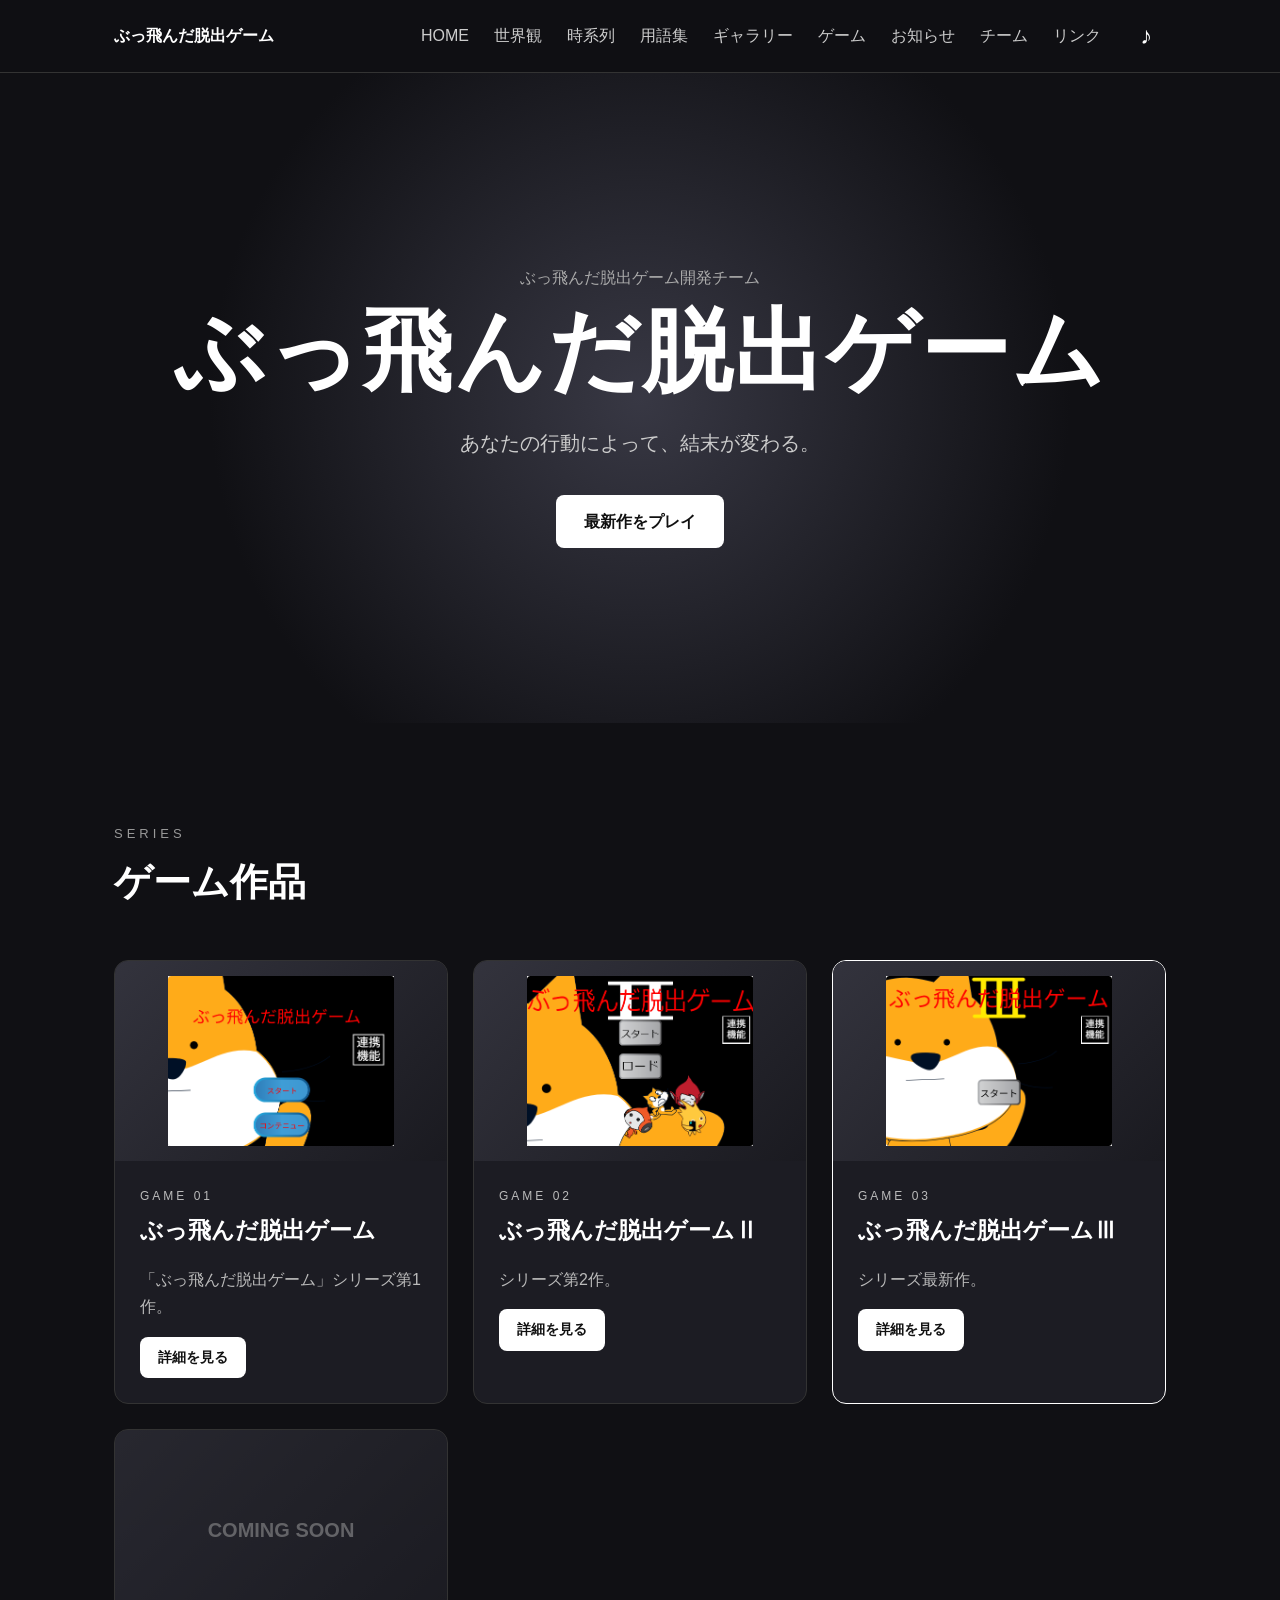
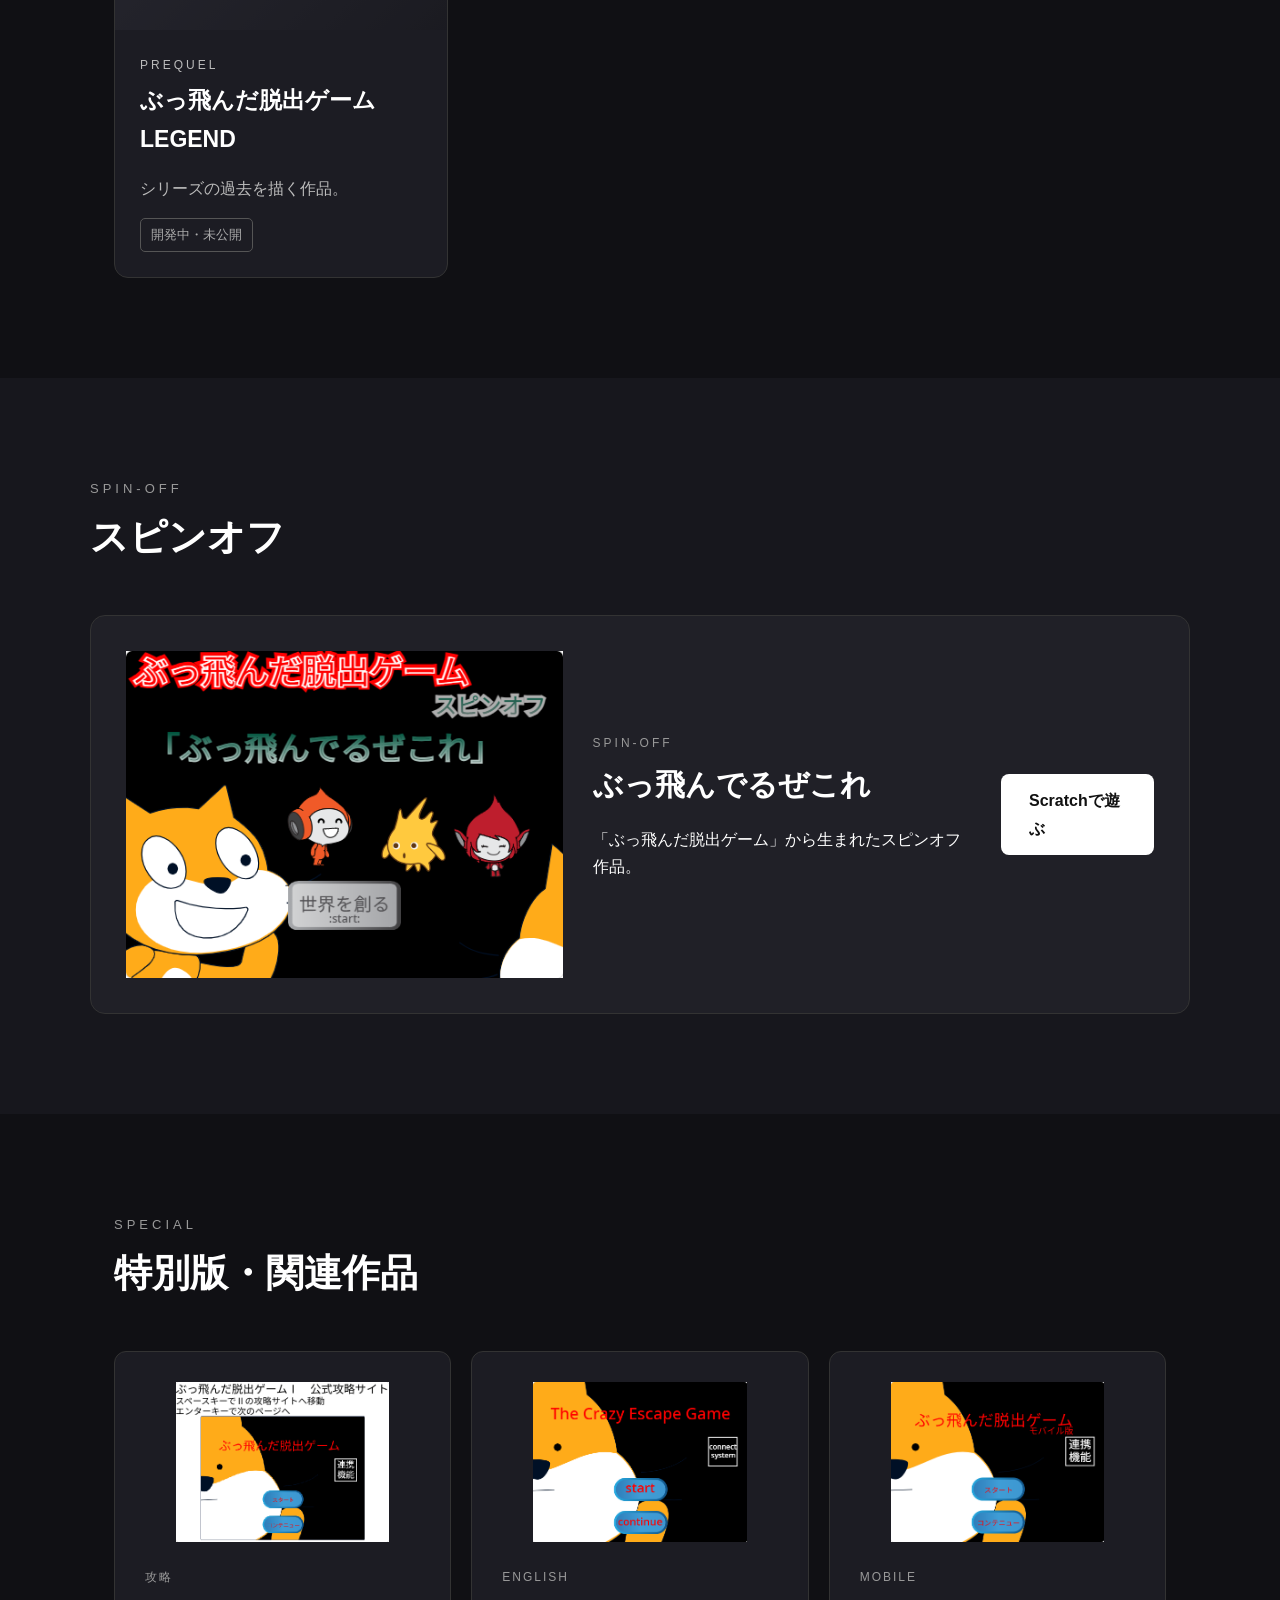
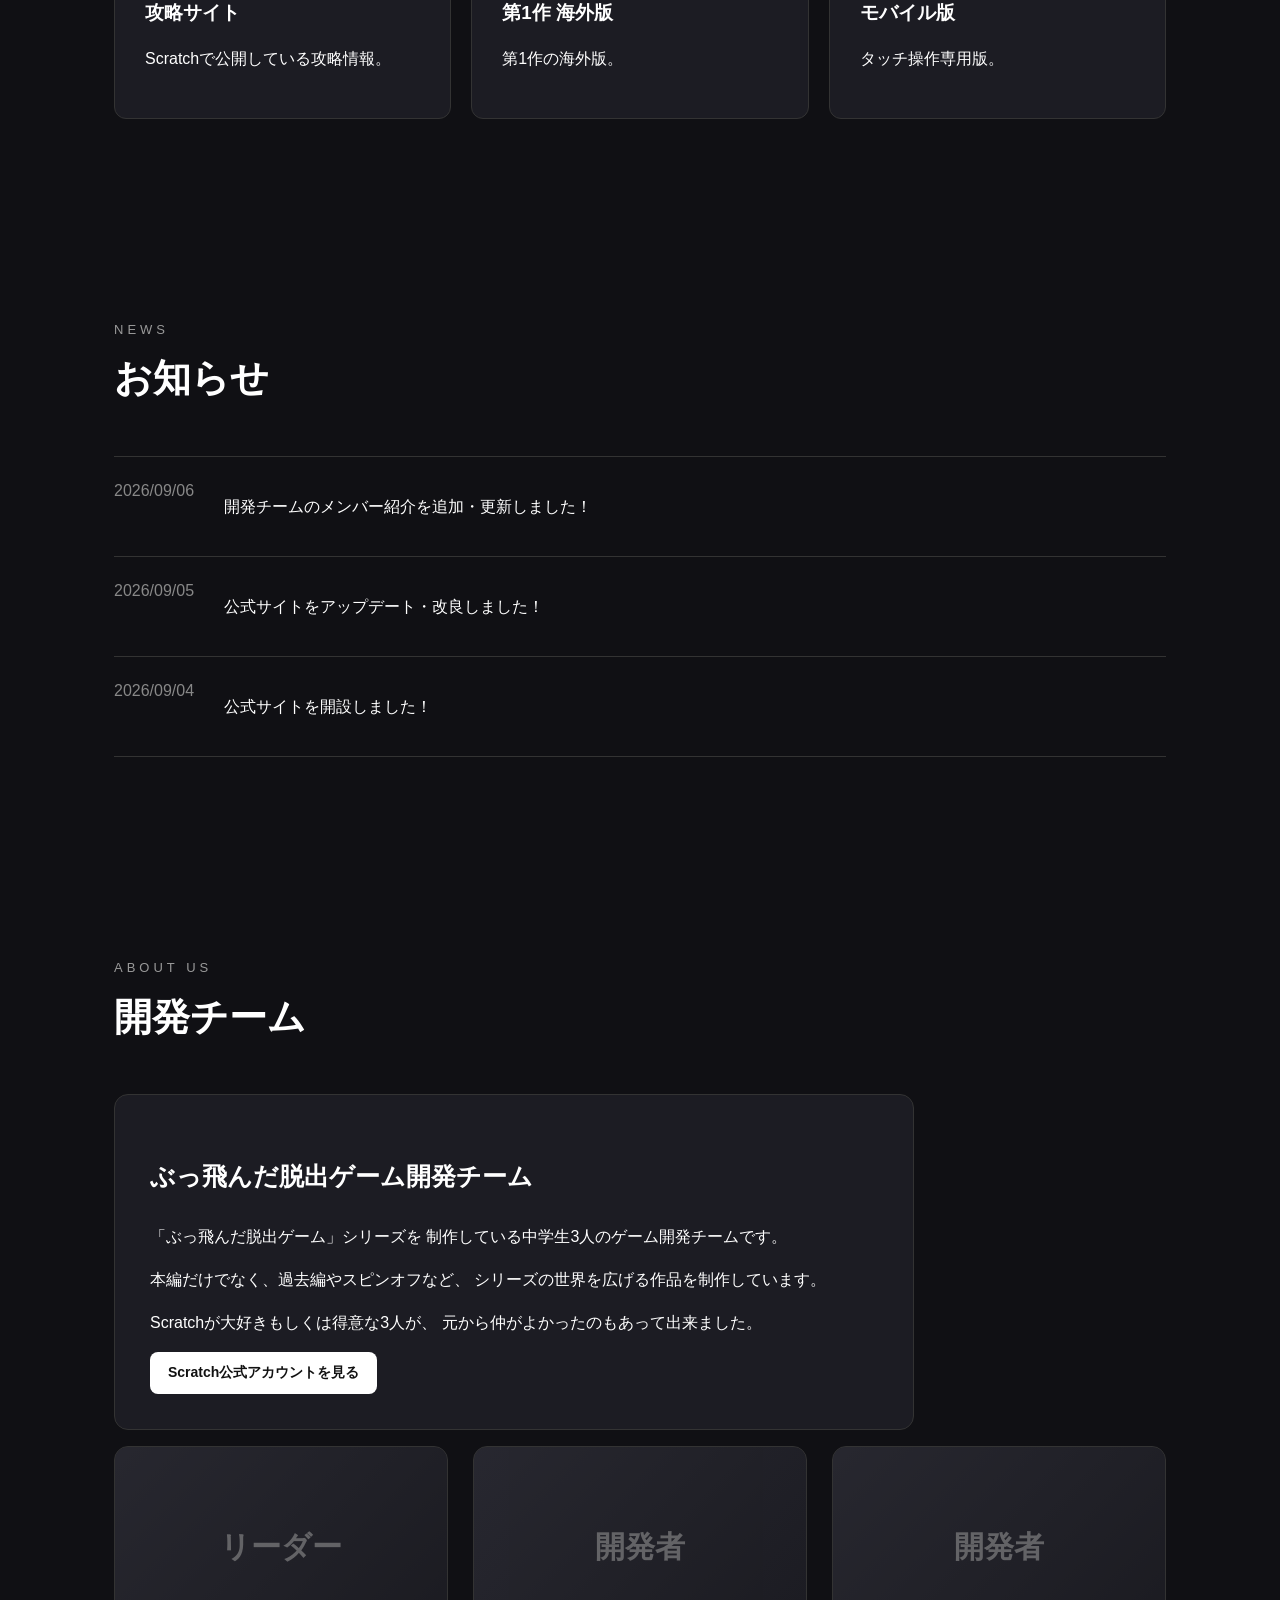
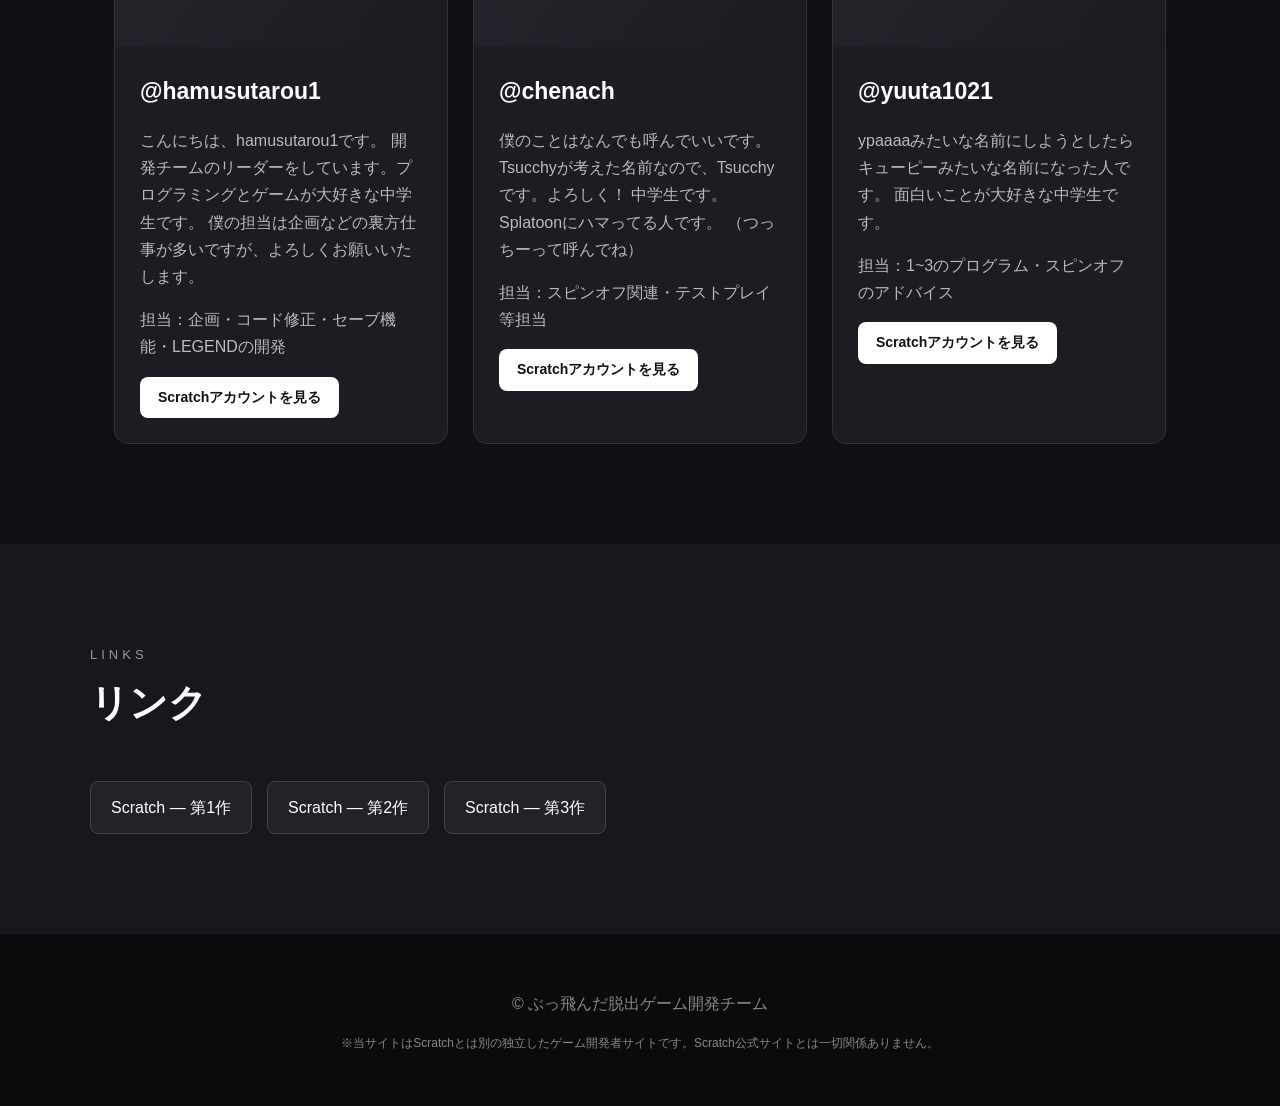
==== index.html @ a907fbd3 "Update index.html" ====
<!DOCTYPE html>
<html lang="ja">
<head>
    <meta charset="UTF-8">

    <!-- スマホ対応 -->
    <meta name="viewport" content="width=device-width, initial-scale=1.0">

    <title>ぶっ飛んだ脱出ゲーム開発チーム</title>

    <meta
        name="description"
        content="ぶっ飛んだ脱出ゲームシリーズの公式サイト。ゲーム本編、スピンオフ、攻略情報などを掲載しています。"
    >

    <meta http-equiv="refresh" content="300">

    <link rel="stylesheet" href="style.css">
    <link rel="icon" href="favicon.png">
</head>

<body>

<header class="header">
    <div class="header-inner">

        <a href="index.html" class="logo">
            ぶっ飛んだ脱出ゲーム
        </a>

        <!-- ハンバーガーボタン -->
        <button id="menu-button" class="menu-button" aria-label="メニューを開く">
            ☰
        </button>

        <!-- ナビゲーション -->
        <nav id="nav-menu" class="nav-menu">

            <a href="index.html">HOME</a>
            <a href="world.html">世界観</a>
            <a href="timeline.html">時系列</a>
            <a href="glossary.html">用語集</a>
            <a href="gallery.html">ギャラリー</a>
            <a href="#games">ゲーム</a>
            <a href="#news">お知らせ</a>
            <a href="#about">チーム</a>
            <a href="#links">リンク</a>

            <button
                id="music-button"
                class="music-button"
                aria-label="BGMを再生"
            >
                ♪
            </button>

        </nav>

    </div>
</header>

    <audio id="bgm" loop>
        <source src="audio/bgm.mp3" type="audio/mpeg">
    </audio>


<main>

    <!-- =========================
         HERO
    ========================== -->

    <section class="hero">

        <p class="hero-small">
            ぶっ飛んだ脱出ゲーム開発チーム
        </p>

        <h1>
            ぶっ飛んだ脱出ゲーム
        </h1>

        <p class="hero-description">
            あなたの行動によって、結末が変わる。
        </p>

        <a
            class="button"
            href="https://scratch.mit.edu/projects/1272088945/"
            target="_blank"
        >
            最新作をプレイ
        </a>

    </section>


    <!-- =========================
         SERIES
    ========================== -->

    <section id="games" class="section">

        <div class="section-title">
            <p>SERIES</p>
            <h2>ゲーム作品</h2>
        </div>


        <div class="game-grid">


            <!-- ① -->

            <article class="game-card">

                <div class="game-image">
                <img src="images/game1.png" alt="ぶっ飛んだ脱出ゲーム">
                </div>

                <div class="game-content">

                    <p class="game-number">GAME 01</p>

                    <h3>
                        ぶっ飛んだ脱出ゲーム
                    </h3>

                    <p>
                        「ぶっ飛んだ脱出ゲーム」シリーズ第1作。
                    </p>

                    <a class="button small"href="game1.html">詳細を見る</a>

                </div>

            </article>


            <!-- ② -->

            <article class="game-card">

                <div class="game-image">
                <img src="images/game2.png" alt="ぶっ飛んだ脱出ゲームⅡ">
                </div>

                <div class="game-content">

                    <p class="game-number">GAME 02</p>

                    <h3>
                        ぶっ飛んだ脱出ゲームⅡ
                    </h3>

                    <p>
                        シリーズ第2作。
                    </p>

                    <a class="button small"href="game2.html">詳細を見る</a>

                </div>

            </article>


            <!-- ③ -->

            <article class="game-card featured">

                <div class="game-image">
                <img src="images/game3.png" alt="ぶっ飛んだ脱出ゲームⅢ">
                </div>

                <div class="game-content">

                    <p class="game-number">GAME 03</p>

                    <h3>
                        ぶっ飛んだ脱出ゲームⅢ
                    </h3>

                    <p>
                        シリーズ最新作。
                    </p>

                    <a class="button small"href="game3.html">詳細を見る</a>

                </div>

            </article>


            <!-- LEGEND -->

            <article class="game-card">

                <div class="game-image unreleased">
                    <span>COMING SOON</span>
                </div>

                <div class="game-content">

                    <p class="game-number">PREQUEL</p>

                    <h3>
                        ぶっ飛んだ脱出ゲームLEGEND
                    </h3>

                    <p>
                        シリーズの過去を描く作品。
                    </p>

                    <span class="status">
                        開発中・未公開
                    </span>

                </div>

            </article>


        </div>

    </section>


    <!-- =========================
         SPIN OFF
    ========================== -->

    <section class="section dark-section">

        <div class="section-title">
            <p>SPIN-OFF</p>
            <h2>スピンオフ</h2>
        </div>

        <article class="wide-card">

    <div class="spin-off-image">
        <img src="images/spin-off.png" alt="ぶっ飛んでるぜこれ">
    </div>

    <div>
        <p class="game-number">
            SPIN-OFF
        </p>

        <h3>
            ぶっ飛んでるぜこれ
        </h3>

        <p>
            「ぶっ飛んだ脱出ゲーム」から生まれたスピンオフ作品。
        </p>
    </div>

    <a
        class="button"
        href="https://scratch.mit.edu/projects/1271574698/"
        target="_blank"
    >
        Scratchで遊ぶ
    </a>

</article>

    </section>


    <!-- =========================
         SPECIAL
    ========================== -->

    <section class="section">

        <div class="section-title">
            <p>SPECIAL</p>
            <h2>特別版・関連作品</h2>
        </div>


        <div class="special-grid">

            <a
    class="special-card"
    href="https://scratch.mit.edu/projects/1272905778/"
    target="_blank"
>
    <img src="images/Strategy.png" alt="攻略サイト">

    <span>攻略</span>
    <h3>攻略サイト</h3>
    <p>Scratchで公開している攻略情報。</p>
</a>


            <a
    class="special-card"
    href="https://scratch.mit.edu/projects/1272910409/"
    target="_blank"
>
    <img src="images/English1.png" alt="第1作 海外版">

    <span>ENGLISH</span>
    <h3>第1作 海外版</h3>
    <p>第1作の海外版。</p>
</a>


            <a
    class="special-card"
    href="https://scratch.mit.edu/projects/1272912738/"
    target="_blank"
>
    <img src="images/mobile1.png" alt="モバイル版">

    <span>MOBILE</span>
    <h3>モバイル版</h3>
    <p>タッチ操作専用版。</p>
</a>

        </div>

    </section>


    <!-- =========================
         NEWS
    ========================== -->

    <section id="news" class="section news-section">

        <div class="section-title">
            <p>NEWS</p>
            <h2>お知らせ</h2>
        </div>


        <div class="news-list">

            <div class="news-item">
                <time>2026/09/06</time>
                <p>
                    開発チームのメンバー紹介を追加・更新しました！
                </p>
             </div>

            <div class="news-item">
                <time>2026/09/05</time>
                <p>
                    公式サイトをアップデート・改良しました！
                </p>
            </div>

            <div class="news-item">
                <time>2026/09/04</time>
                <p>
                    公式サイトを開設しました！
                </p>
            </div>

        </div>

    </section>


    <!-- =========================
         ABOUT
    ========================== -->

    <section id="about" class="section">

        <div class="section-title">
            <p>ABOUT US</p>
            <h2>開発チーム</h2>
        </div>

        <div class="about-card">

            <h3>
                ぶっ飛んだ脱出ゲーム開発チーム
            </h3>

            <p>
                「ぶっ飛んだ脱出ゲーム」シリーズを
                制作している中学生3人のゲーム開発チームです。
            </p>

            <p>
                本編だけでなく、過去編やスピンオフなど、
                シリーズの世界を広げる作品を制作しています。
            </p>

            <p>
                Scratchが大好きもしくは得意な3人が、
                元から仲がよかったのもあって出来ました。
            </p>

            <a class="button small"
                href="https://scratch.mit.edu/users/TCEGDevelopmentTeam/"
                target="_blank">
                Scratch公式アカウントを見る
            </a>

        </div>

        <p>


        </p>

        <div class="game-grid">

             <article class="game-card">

                <div class="game-image unreleased">
                    <h2>リーダー</h2>
                </div>

                <div class="game-content">

                    <h3>
                        @hamusutarou1
                    </h3>

                    <p>
                        こんにちは、hamusutarou1です。
                        開発チームのリーダーをしています。プログラミングとゲームが大好きな中学生です。
                        僕の担当は企画などの裏方仕事が多いですが、よろしくお願いいたします。
                    </p>

                    <p>
                        担当：企画・コード修正・セーブ機能・LEGENDの開発
                    </p>

                    <a class="button small"
                        href="https://scratch.mit.edu/users/hamusutarou1/"
                        target="_blank">
                        Scratchアカウントを見る
                    </a>

                </div>

            </article>

             <article class="game-card">

                <div class="game-image unreleased">
                    <h2>開発者</h2>
                </div>

                <div class="game-content">

                    <h3>
                        @chenach
                    </h3>

                    <p>
                        僕のことはなんでも呼んでいいです。
                        Tsucchyが考えた名前なので、Tsucchyです。よろしく！
                        中学生です。Splatoonにハマってる人です。
                        （つっちーって呼んでね）
                    </p>

                    <p>
                        担当：スピンオフ関連・テストプレイ等担当
                    </p>

                    <a class="button small"
                        href="https://scratch.mit.edu/users/chenach/"
                        target="_blank">
                        Scratchアカウントを見る
                    </a>

                </div>

            </article>

            <article class="game-card">

                <div class="game-image unreleased">
                    <h2>開発者</h2>
                </div>

                <div class="game-content">

                    <h3>
                        @yuuta1021
                    </h3>

                    <p>
                        ypaaaaみたいな名前にしようとしたらキューピーみたいな名前になった人です。
                        面白いことが大好きな中学生です。
                    </p>

                    <p>
                        担当：1~3のプログラム・スピンオフのアドバイス
                    </p>

                    <a class="button small"
                        href="https://scratch.mit.edu/users/yuuta1021/"
                        target="_blank">
                        Scratchアカウントを見る
                    </a>

                </div>

            </article>

        </div>
        
    </section>


    <!-- =========================
         LINKS
    ========================== -->

    <section id="links" class="section dark-section">

        <div class="section-title">
            <p>LINKS</p>
            <h2>リンク</h2>
        </div>

        <div class="link-list">

            <a
                href="https://scratch.mit.edu/projects/1271366471/"
                target="_blank"
            >
                Scratch ― 第1作
            </a>

            <a
                href="https://scratch.mit.edu/projects/1271365248/"
                target="_blank"
            >
                Scratch ― 第2作
            </a>

            <a
                href="https://scratch.mit.edu/projects/1272088945/"
                target="_blank"
            >
                Scratch ― 第3作
            </a>

            <!-- SNSを追加するときはここに追加 -->

        </div>

    </section>

</main>


<footer>

    <p>
        © ぶっ飛んだ脱出ゲーム開発チーム
    </p>

    <p class="footer-note">
        ※当サイトはScratchとは別の独立したゲーム開発者サイトです。Scratch公式サイトとは一切関係ありません。
    </p>

</footer>

<script>
const musicButton = document.getElementById("music-button");
const bgm = document.getElementById("bgm");

musicButton.addEventListener("click", () => {

    if (bgm.paused) {
        bgm.play();
        musicButton.classList.remove("muted");
        musicButton.setAttribute("aria-label", "BGMを停止");
    } else {
        bgm.pause();
        musicButton.classList.add("muted");
        musicButton.setAttribute("aria-label", "BGMを再生");
    }

});
</script>

<script>

const menuButton = document.getElementById("menu-button");
const navMenu = document.getElementById("nav-menu");

menuButton.addEventListener("click", () => {

    navMenu.classList.toggle("show");

});

</script>

</body>
</html>
---- style.css ----
/* =========================
   基本設定
========================= */

* {
    box-sizing: border-box;
}

html {
    scroll-behavior: smooth;
}

body {
    margin: 0;
    font-family:
        -apple-system,
        BlinkMacSystemFont,
        "Segoe UI",
        "Noto Sans JP",
        sans-serif;

    background: #101014;
    color: #ffffff;
    line-height: 1.7;
}


/* =========================
   HEADER
========================= */

.header {
    position: sticky;
    top: 0;
    z-index: 100;

    background: rgba(16, 16, 20, 0.92);
    border-bottom: 1px solid #333;
    backdrop-filter: blur(10px);
}

.header-inner {
    position: relative;
   
    max-width: 1100px;
    margin: auto;
    padding: 16px 24px;

    display: flex;
    justify-content: space-between;
    align-items: center;
}

.logo {
    color: white;
    text-decoration: none;
    font-weight: bold;
    white-space: nowrap;
}

/* =========================
   NAVIGATION
========================= */

.nav-menu {
    display: flex;
    align-items: center;
    gap: 20px;
}

.nav-menu a {
    color: #cccccc;
    text-decoration: none;
    white-space: nowrap;
}

.nav-menu a:hover {
    color: white;
}

/* =========================
   HAMBURGER
========================= */

.menu-button {
    display: none;

    background: none;
    border: none;

    color: white;
    font-size: 28px;

    cursor: pointer;

    padding: 5px;
}

nav a {
    color: #cccccc;
    text-decoration: none;
}

nav a:hover {
    color: white;
}

.menu-button {
    display: none;
    background: none;
    border: none;
    color: white;
    font-size: 28px;
    cursor: pointer;
}

.nav-menu {
    display: flex;
    align-items: center;
    gap: 25px;
}


/* スマホ */

@media (max-width: 768px) {

    header nav {
        position: relative;
        justify-content: space-between;
    }

    .menu-button {
        display: block;
    }

    .nav-menu {
        display: none;

        position: absolute;
        top: 100%;
        left: 0;
        right: 0;

        flex-direction: column;
        align-items: stretch;

        padding: 20px;

        background: #111;
        border-top: 1px solid #444;
        border-bottom: 1px solid #444;
    }

    .nav-menu.show {
        display: flex;
    }

    .nav-menu a {
        display: block;
        padding: 15px;
        text-align: center;
        white-space: nowrap;
    }

    .nav-menu .music-button {
        margin: 10px auto;
    }

}

/* =========================
   HERO
========================= */

.hero {
    min-height: 650px;

    display: flex;
    flex-direction: column;
    justify-content: center;
    align-items: center;

    text-align: center;

    padding: 80px 20px;

    background:
        radial-gradient(
            circle at center,
            #383844 0%,
            #101014 60%
        );
}

.hero-small {
    color: #aaa;
    margin-bottom: 10px;
}

.hero h1 {
    font-size: clamp(40px, 8vw, 90px);
    line-height: 1.1;
    margin: 0;

    letter-spacing: 2px;
}

.hero-description {
    font-size: 20px;
    color: #cccccc;
    margin: 25px 0 35px;
}


/* =========================
   BUTTON
========================= */

.button {
    display: inline-block;

    padding: 13px 28px;

    background: white;
    color: #111;

    text-decoration: none;
    font-weight: bold;

    border-radius: 8px;

    transition:
        transform 0.2s,
        opacity 0.2s;
}

.button:hover {
    transform: translateY(-3px);
    opacity: 0.85;
}

.button.small {
    padding: 9px 18px;
    font-size: 14px;
}

.music-button {
    position: relative;

    background: none;
    border: none;

    color: #fff;
    font-size: 24px;
    cursor: pointer;

    width: 40px;
    height: 40px;

    display: flex;
    justify-content: center;
    align-items: center;
}

/* ミュート時の斜線 */
.music-button.muted::after {
    content: "";

    position: absolute;

    width: 28px;
    height: 2px;

    background: currentColor;

    transform: rotate(-45deg);
}

/* =========================
   SECTION
========================= */

.section {
    max-width: 1100px;
    margin: auto;
    padding: 100px 24px;
}

.dark-section {
    max-width: none;
    padding-left: max(24px, calc((100% - 1100px) / 2));
    padding-right: max(24px, calc((100% - 1100px) / 2));

    background: #17171d;
}

.section-title {
    margin-bottom: 45px;
}

.section-title p {
    margin: 0;
    color: #999;
    font-size: 13px;
    letter-spacing: 4px;
}

.section-title h2 {
    margin: 5px 0 0;
    font-size: 38px;
}


/* =========================
   GAME CARDS
========================= */

.game-grid {
    display: grid;

    grid-template-columns:
        repeat(auto-fit, minmax(250px, 1fr));

    gap: 25px;
}

.game-card {
    overflow: hidden;

    background: #1c1c23;

    border: 1px solid #333;
    border-radius: 14px;

    transition:
        transform 0.2s,
        border-color 0.2s;
}

.game-card:hover {
    transform: translateY(-6px);
    border-color: #777;
}

.game-card.featured {
    border-color: #ffffff;
}

.game-image {
    height: 200px;

    display: flex;
    justify-content: center;
    align-items: center;

    background:
        linear-gradient(
            135deg,
            #33333d,
            #1a1a20
        );

    color: #aaa;
    font-size: 20px;
    font-weight: bold;
}

.game-image img {
    width: 85%;
    height: 85%;
    object-fit: contain;
}

.game-image.unreleased {
    opacity: 0.5;
}

.game-content {
    padding: 25px;
}

.game-number {
    margin: 0 0 5px;

    color: #999;
    font-size: 12px;
    letter-spacing: 3px;
}

.game-content h3 {
    margin: 0 0 10px;
    font-size: 23px;
}

.game-content p {
    color: #bbb;
}

.status {
    display: inline-block;

    padding: 5px 10px;

    border: 1px solid #555;
    border-radius: 5px;

    color: #aaa;
    font-size: 13px;
}


/* =========================
   SPIN OFF
========================= */

.wide-card {
    display: flex;

    justify-content: space-between;
    align-items: center;

    gap: 30px;

    padding: 35px;

    background: #202027;

    border: 1px solid #333;
    border-radius: 15px;
}

.wide-card h3 {
    margin: 5px 0;
    font-size: 30px;
}

.spin-off-image {
    display: flex;
    justify-content: center;
    align-items: center;
}

.spin-off-image img {
    width: 100%;
    max-width: 500px;
    height: auto;
}


/* =========================
   SPECIAL
========================= */

.special-grid {
    display: grid;

    grid-template-columns:
        repeat(auto-fit, minmax(240px, 1fr));

    gap: 20px;
}

.special-card {
    padding: 30px;

    background: #1c1c23;

    border: 1px solid #333;
    border-radius: 12px;

    color: white;
    text-decoration: none;

    transition: transform 0.2s;
   overflow: hidden;
}

.special-card:hover {
    transform: translateY(-5px);
}

.special-card span {
    color: #999;
    font-size: 12px;
    letter-spacing: 2px;
}

.special-card h3 {
    margin: 8px 0;
}

.special-card img {
    width: 100%;
    max-width: 100%;
    height: 160px;
    object-fit: contain;
    display: block;
    box-sizing: border-box;
    margin-bottom: 20px;
}


/* =========================
   NEWS
========================= */

.news-list {
    border-top: 1px solid #333;
}

.news-item {
    display: flex;

    gap: 30px;

    padding: 20px 0;

    border-bottom: 1px solid #333;
}

.news-item time {
    color: #888;
    white-space: nowrap;
}


/* =========================
   ABOUT
========================= */

.about-card {
    max-width: 800px;

    padding: 35px;

    background: #1c1c23;

    border: 1px solid #333;
    border-radius: 14px;
}

.about-card h3 {
    font-size: 25px;
}


/* =========================
   LINKS
========================= */

.link-list {
    display: flex;
    flex-wrap: wrap;
    gap: 15px;
}

.link-list a {
    padding: 12px 20px;

    background: #222229;

    border: 1px solid #444;
    border-radius: 8px;

    color: white;
    text-decoration: none;
}

.link-list a:hover {
    background: #33333b;
}


/* =========================
   FOOTER
========================= */

footer {
    padding: 40px 20px;

    text-align: center;

    background: #0b0b0e;

    color: #888;
}

.footer-note {
    font-size: 12px;
}


/* =========================
   MOBILE
========================= */

@media (max-width: 650px) {

    .header-inner {
        flex-direction: row;
        gap: 10px;
    }

    .menu-button {
        display: block;
    }

    .nav-menu {
        display: none;

        position: absolute;

        top: 100%;
        left: 0;
        right: 0;

        flex-direction: column;
        align-items: stretch;

        gap: 0;

        padding: 15px 20px;

        background: #111;

        border-top: 1px solid #444;
        border-bottom: 1px solid #444;
    }

    .nav-menu.show {
        display: flex;
    }

    .nav-menu a {
        display: block;

        padding: 13px;

        text-align: center;

        white-space: nowrap;
    }

    .nav-menu .music-button {
        margin: 10px auto;
    }

    .hero {
        min-height: 550px;
    }

    .section {
        padding-top: 70px;
        padding-bottom: 70px;
    }

    .wide-card {
        flex-direction: column;
        align-items: flex-start;
    }

    .news-item {
        flex-direction: column;
        gap: 3px;
    }
}

/* =========================
WORLD
==========================*/

.spoiler-content {
    display: none;

    margin-top: 30px;
    padding: 30px;

    border: 1px solid #555;
    background: #111;
}

.spoiler-content.show {
    display: block;
}

.warning {
    font-weight: bold;
}

.spoiler-box {
    margin-top: 50px;
    padding: 30px;

    border: 1px solid #555;
}

.character-grid {
    display: grid;

    grid-template-columns:
        repeat(auto-fit, minmax(250px, 1fr));

    gap: 30px;
}

.character-card {
    overflow: hidden;
}

.character-image {
    height: 220px;

    display: flex;
    justify-content: center;
    align-items: center;
}

.character-image img {
    width: 90%;
    height: 90%;

    object-fit: contain;
}

.character-content {
    padding: 20px;
}

.character-role {
    font-size: 13px;
    opacity: 0.7;
}

.timeline {
    max-width: 800px;
    margin: 50px auto;
    position: relative;
}

.timeline::before {
    content: "";
    position: absolute;
    left: 20px;
    top: 0;
    bottom: 0;
    width: 2px;
    background: #555;
}

.timeline-item {
    position: relative;
    margin-bottom: 50px;
    padding-left: 60px;
}

.timeline-item::before {
    content: "";
    position: absolute;
    left: 12px;
    top: 8px;
    width: 18px;
    height: 18px;
    border-radius: 50%;
    background: #888;
}

.timeline-label {
    font-size: 13px;
    opacity: 0.7;
    letter-spacing: 2px;
}

.timeline-item h2 {
    margin: 8px 0 15px;
}

.timeline-item p {
    line-height: 1.8;
}

.timeline-item.spin-off {
    margin-top: 80px;
}

.page-hero {
    text-align: center;
    padding: 100px 20px 60px;
}

.page-label {
    font-size: 14px;
    letter-spacing: 5px;
    opacity: 0.6;
}

.page-hero h1 {
    font-size: 42px;
    margin: 15px 0;
}

.terms-section {
    max-width: 900px;
    margin: 0 auto;
    padding: 40px 20px 100px;
}

.term-card {
    padding: 35px;
    margin-bottom: 25px;
    background: #111;
    border: 1px solid #444;
    transition: 0.2s;
}

.term-card:hover {
    transform: translateY(-3px);
    border-color: #777;
}

.term-category {
    font-size: 12px;
    letter-spacing: 3px;
    opacity: 0.5;
}

.term-card h2 {
    font-size: 28px;
    margin: 10px 0 0;
}

.term-en {
    font-size: 13px;
    letter-spacing: 2px;
    opacity: 0.5;
    margin-top: 5px;
}

.gallery-section {
    max-width: 1100px;
    margin: 0 auto;
    padding: 50px 20px;
}

.gallery-section h2 {
    font-size: 30px;
    letter-spacing: 4px;
    margin-bottom: 30px;
}

.gallery-grid {
    display: grid;
    grid-template-columns: repeat(auto-fit, minmax(220px, 1fr));
    gap: 25px;
}

.gallery-item {
    margin: 0;
    background: #111;
    border: 1px solid #444;
    overflow: hidden;
}

.gallery-item img {
    width: 100%;
    height: 220px;
    display: block;
    object-fit: contain;
    background: #18181d;
}

.gallery-item figcaption {
    padding: 15px;
    font-size: 14px;
    text-align: center;
}
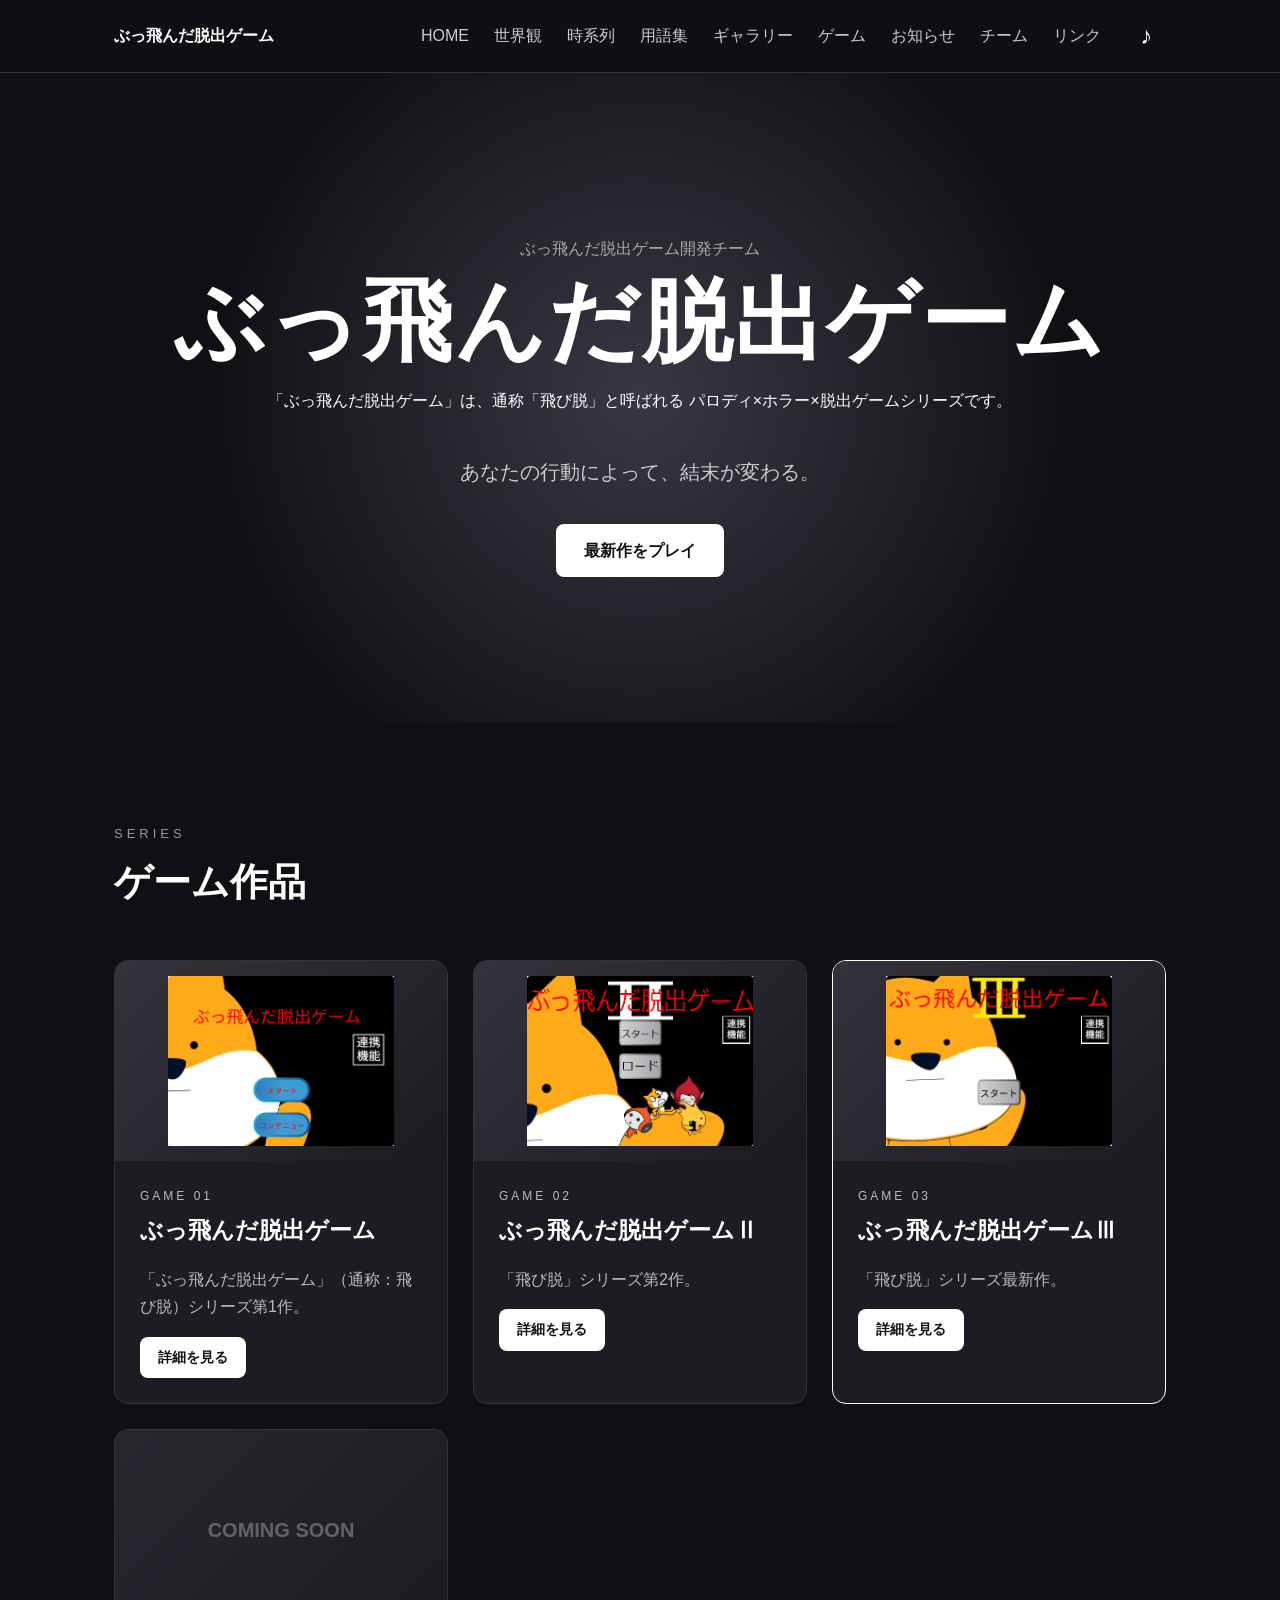
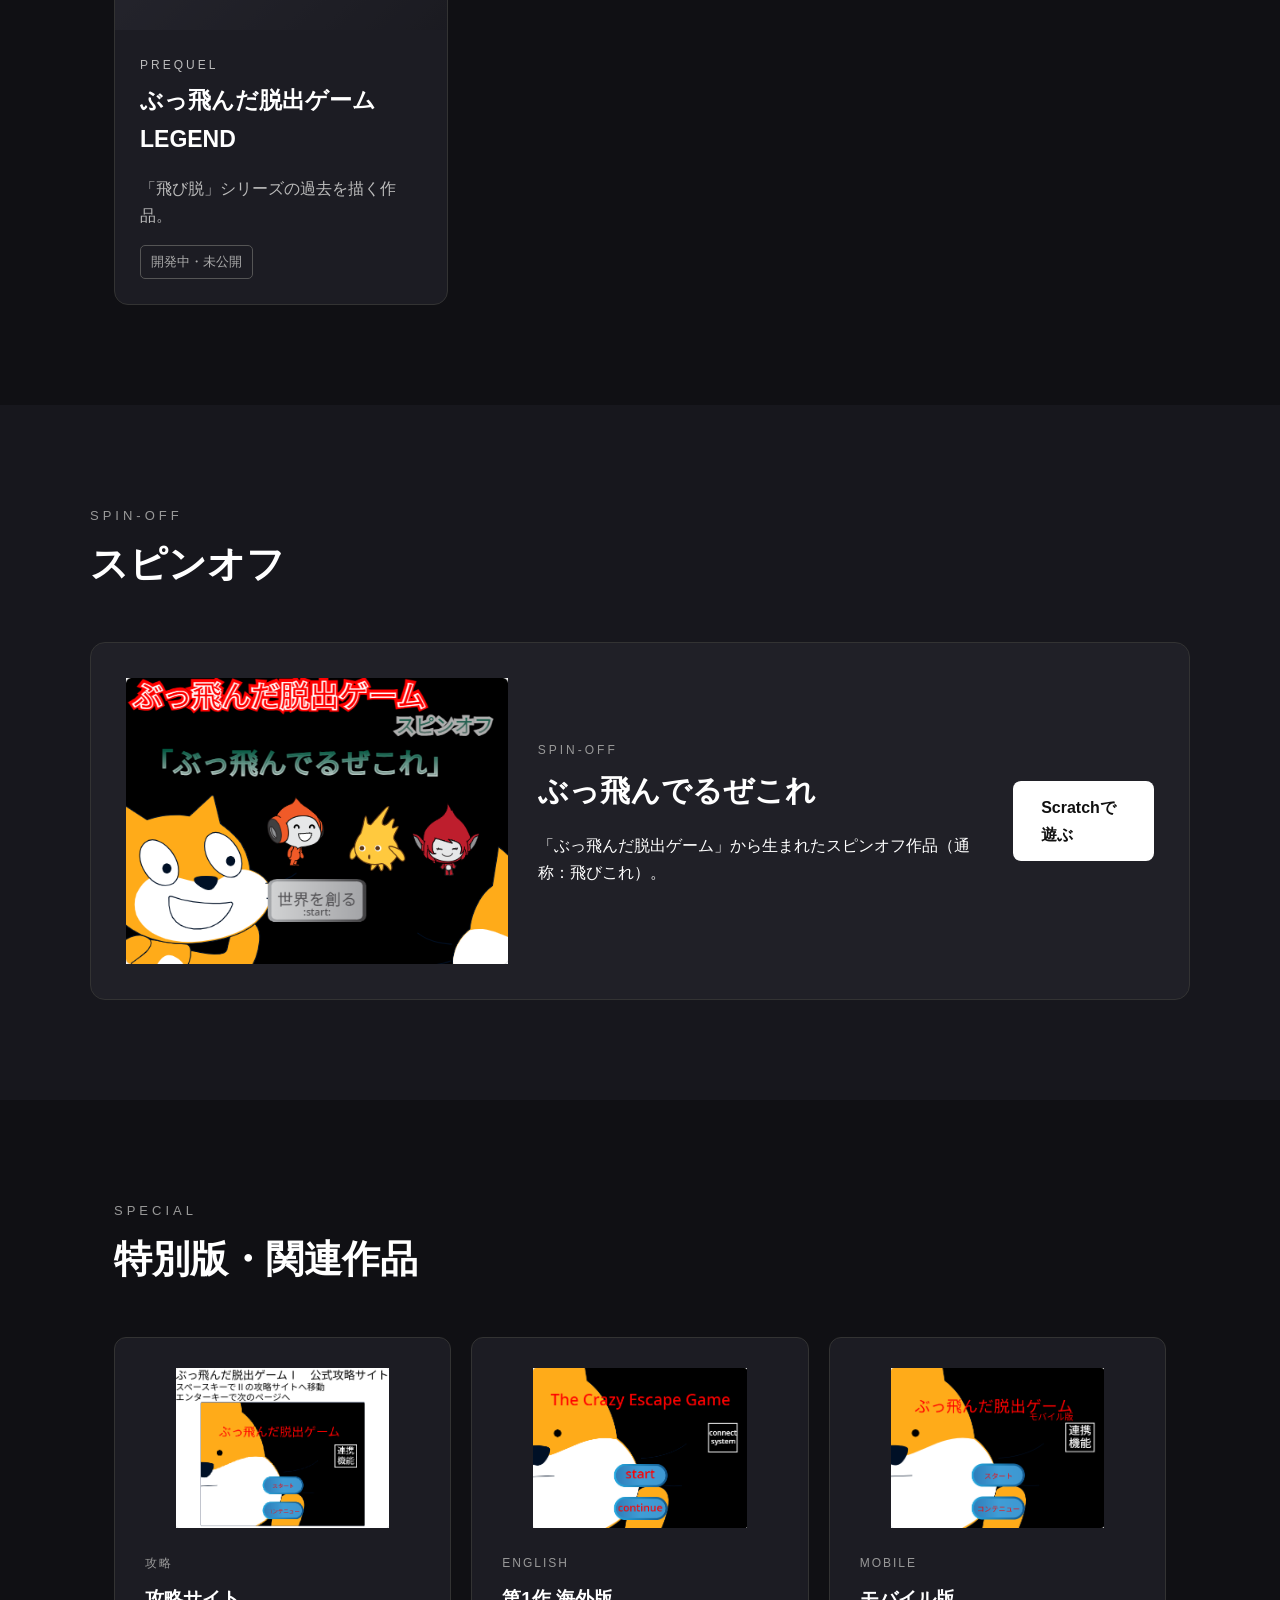
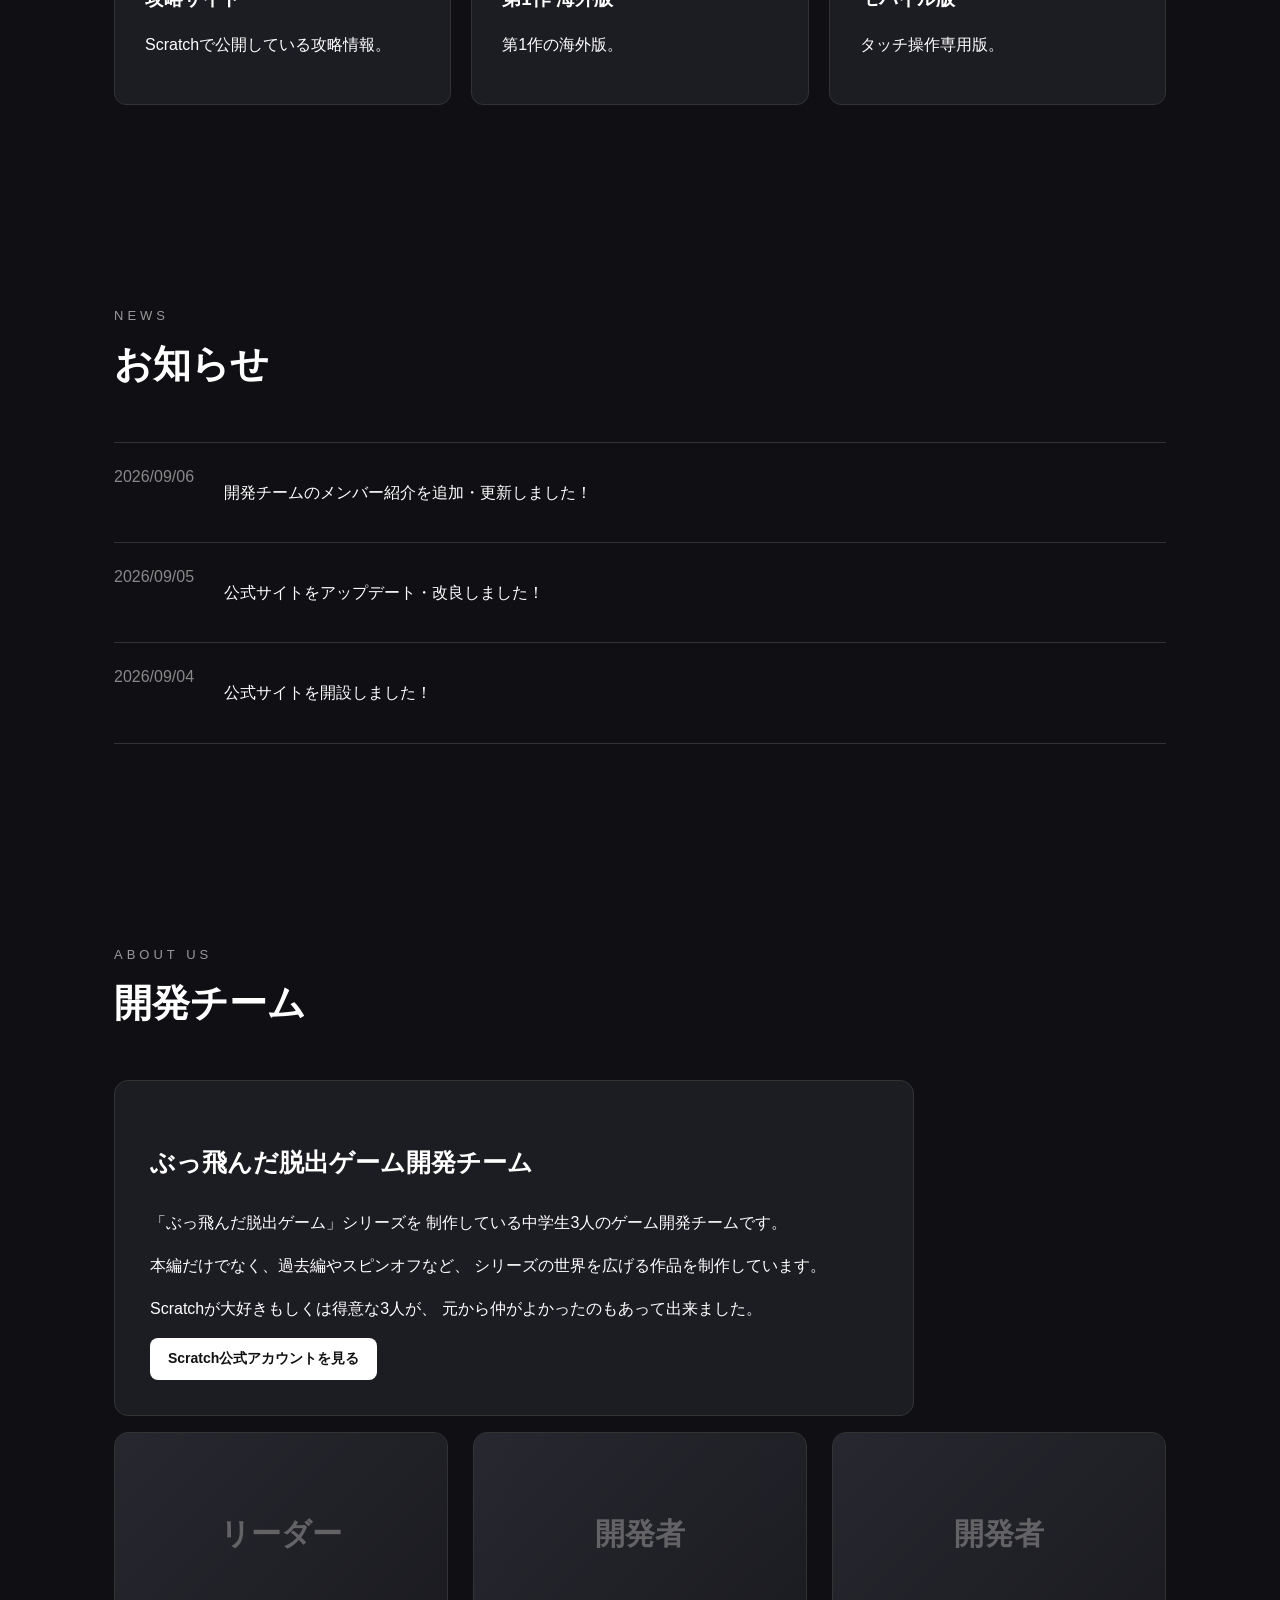
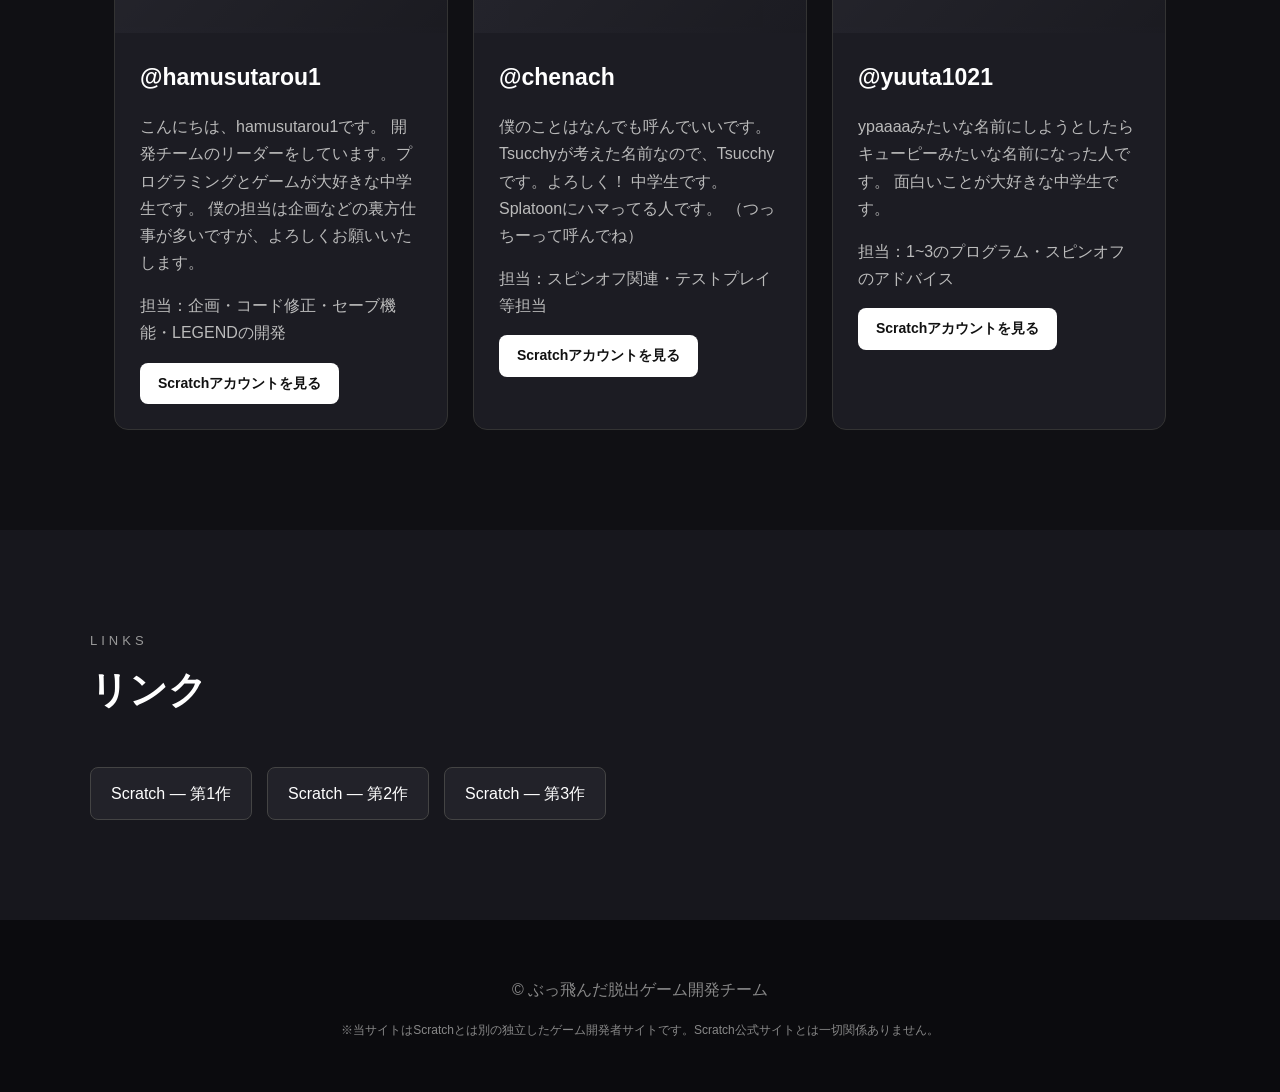
==== commit 0a51f6c5: "Update index.html" ====
--- a/index.html
+++ b/index.html
@@ -10,10 +10,8 @@
 
     <meta
         name="description"
-        content="ぶっ飛んだ脱出ゲームシリーズの公式サイト。ゲーム本編、スピンオフ、攻略情報などを掲載しています。"
+        content="ぶっ飛んだ脱出ゲーム（通称：飛び脱）シリーズの公式サイト。ゲーム本編、スピンオフ、攻略情報などを掲載しています。"
     >
-
-    <meta http-equiv="refresh" content="300">
 
     <link rel="stylesheet" href="style.css">
     <link rel="icon" href="favicon.png">
@@ -80,6 +78,11 @@
             ぶっ飛んだ脱出ゲーム
         </h1>
 
+        <p>
+「ぶっ飛んだ脱出ゲーム」は、通称「飛び脱」と呼ばれる
+パロディ×ホラー×脱出ゲームシリーズです。
+</p>
+
         <p class="hero-description">
             あなたの行動によって、結末が変わる。
         </p>
@@ -127,7 +130,7 @@
                     </h3>
 
                     <p>
-                        「ぶっ飛んだ脱出ゲーム」シリーズ第1作。
+                        「ぶっ飛んだ脱出ゲーム」（通称：飛び脱）シリーズ第1作。
                     </p>
 
                     <a class="button small"href="game1.html">詳細を見る</a>
@@ -154,7 +157,7 @@
                     </h3>
 
                     <p>
-                        シリーズ第2作。
+                        「飛び脱」シリーズ第2作。
                     </p>
 
                     <a class="button small"href="game2.html">詳細を見る</a>
@@ -181,7 +184,7 @@
                     </h3>
 
                     <p>
-                        シリーズ最新作。
+                        「飛び脱」シリーズ最新作。
                     </p>
 
                     <a class="button small"href="game3.html">詳細を見る</a>
@@ -208,7 +211,7 @@
                     </h3>
 
                     <p>
-                        シリーズの過去を描く作品。
+                        「飛び脱」シリーズの過去を描く作品。
                     </p>
 
                     <span class="status">
@@ -252,7 +255,7 @@
         </h3>
 
         <p>
-            「ぶっ飛んだ脱出ゲーム」から生まれたスピンオフ作品。
+            「ぶっ飛んだ脱出ゲーム」から生まれたスピンオフ作品（通称：飛びこれ）。
         </p>
     </div>
 
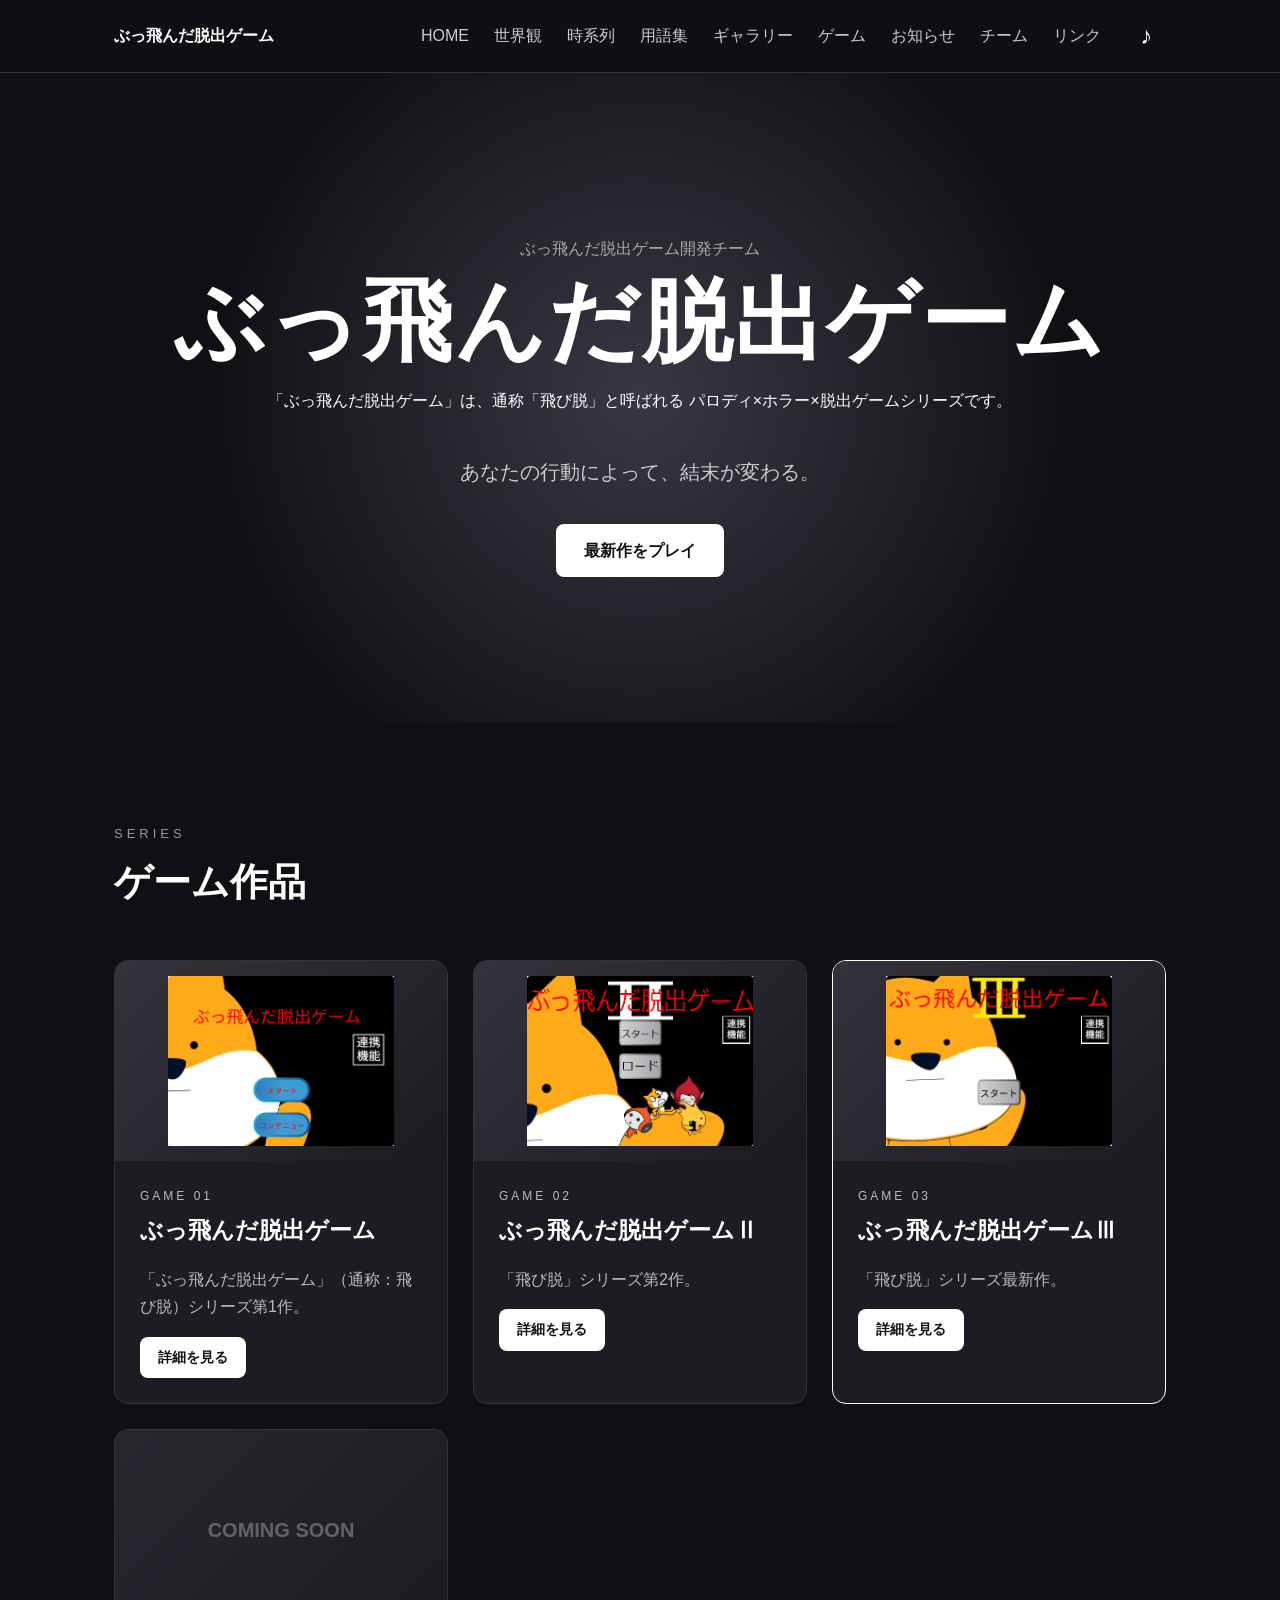
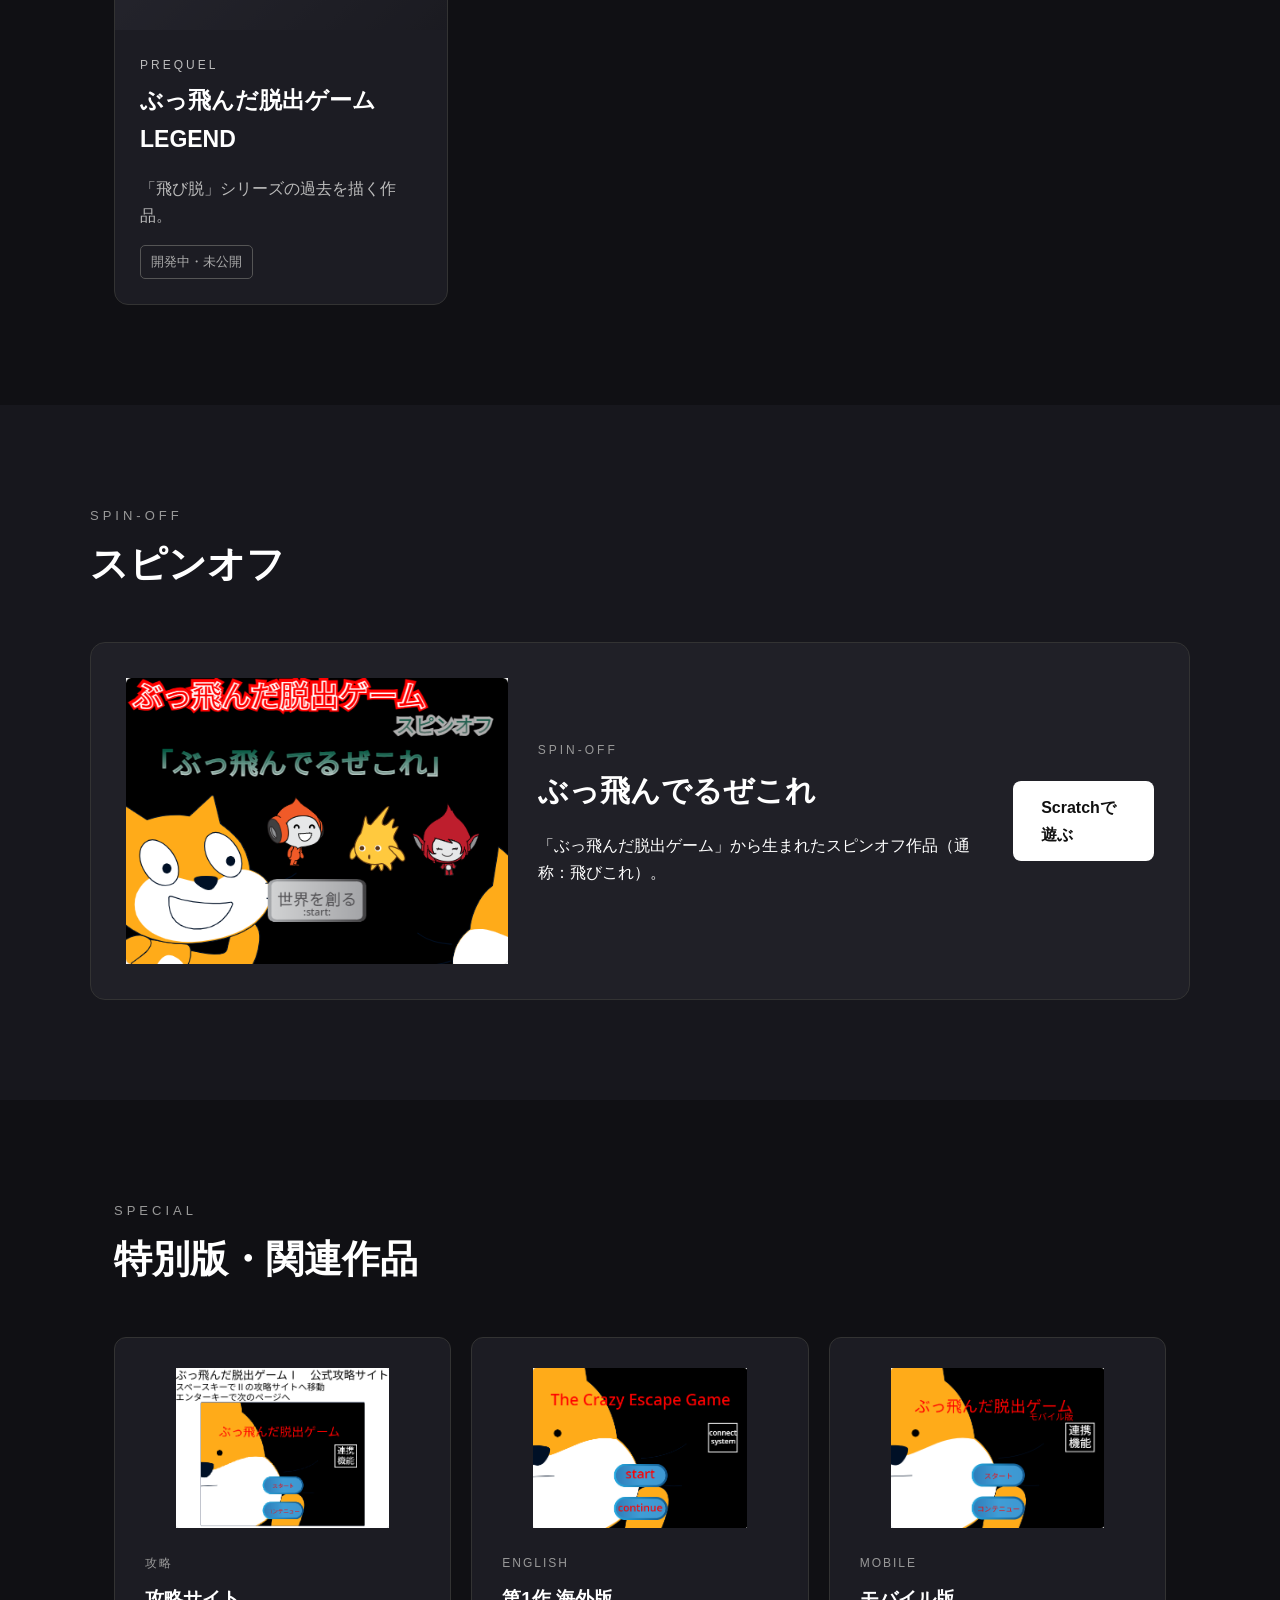
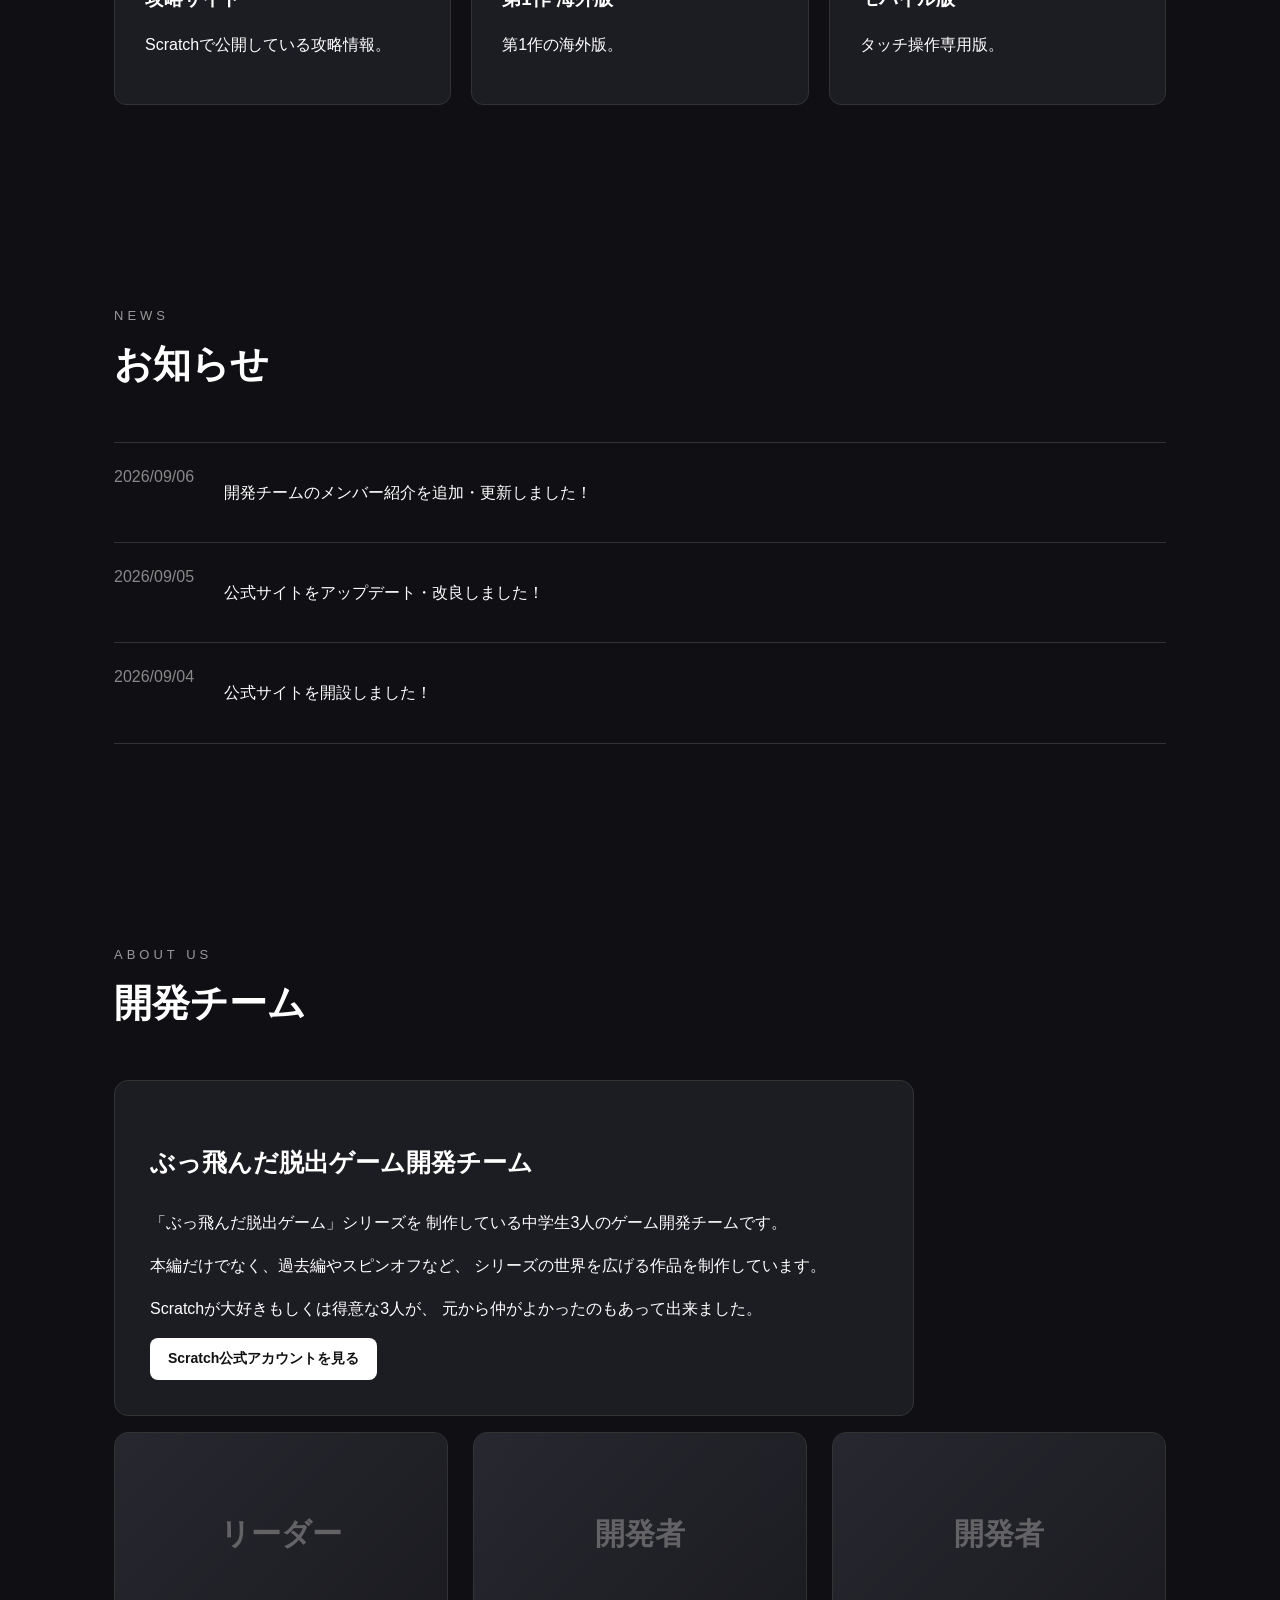
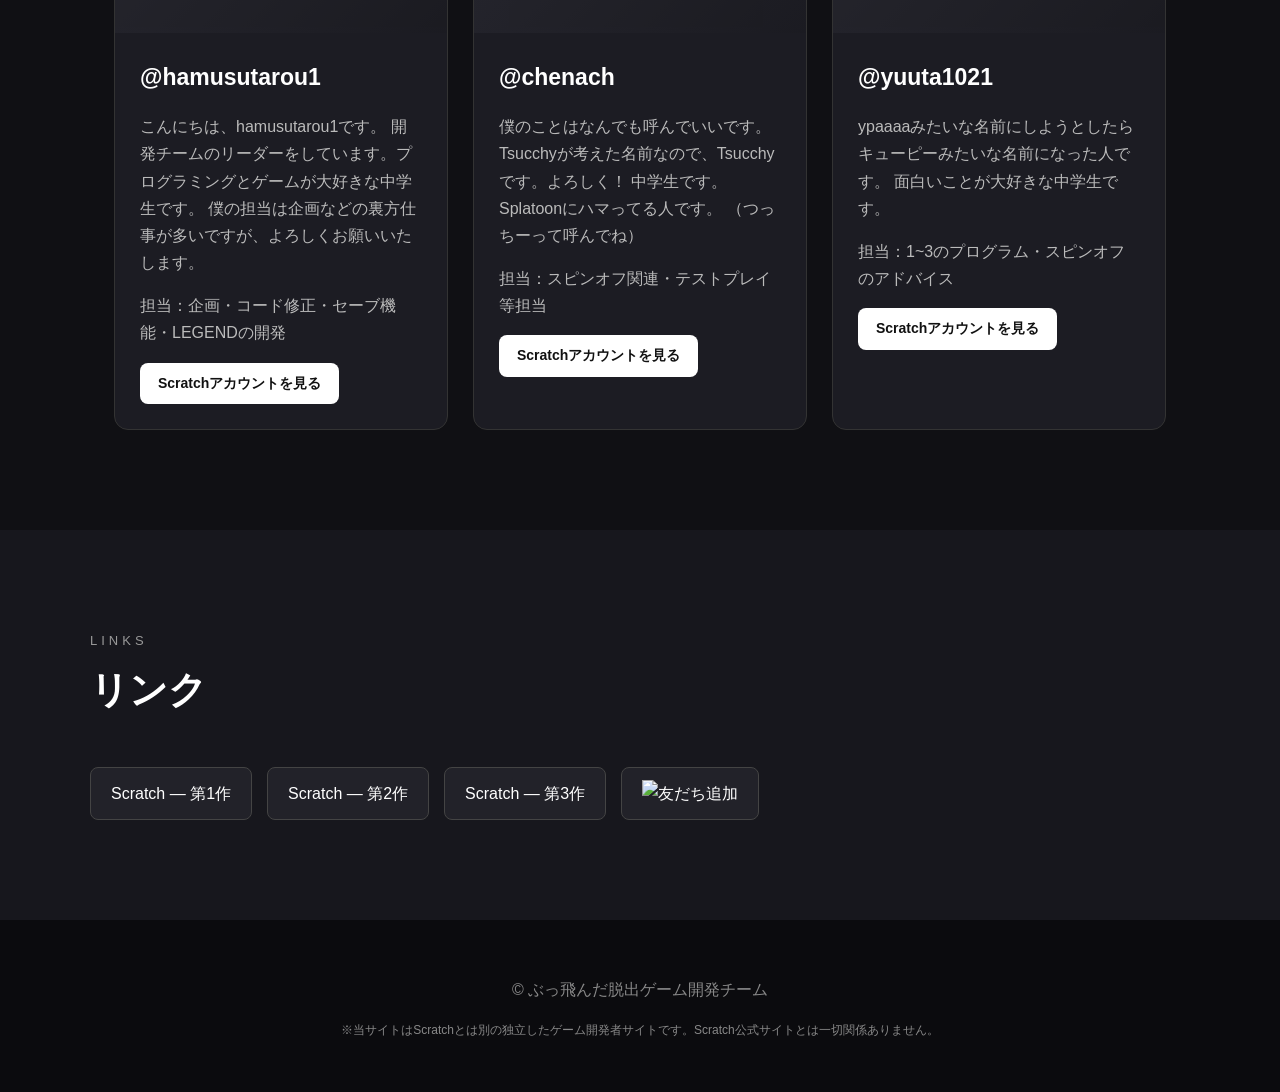
==== commit 17deb93f: "Update index.html" ====
--- a/index.html
+++ b/index.html
@@ -8,10 +8,9 @@
 
     <title>ぶっ飛んだ脱出ゲーム開発チーム</title>
 
-    <meta
+    <meta 
         name="description"
-        content="ぶっ飛んだ脱出ゲーム（通称：飛び脱）シリーズの公式サイト。ゲーム本編、スピンオフ、攻略情報などを掲載しています。"
-    >
+        content="ぶっ飛んだ脱出ゲーム公式サイト。「飛び脱」の愛称で呼ばれるパロディ×ホラー×脱出ゲームシリーズ。ゲーム本編、世界観、キャラクター、時系列、ギャラリーなどを紹介。">
 
     <link rel="stylesheet" href="style.css">
     <link rel="icon" href="favicon.png">
@@ -551,6 +550,8 @@
                 Scratch ― 第3作
             </a>
 
+            <a href="https://lin.ee/rTXcVYRn"><img src="https://scdn.line-apps.com/n/line_add_friends/btn/ja.png" alt="友だち追加" height="36" border="0"></a>
+
             <!-- SNSを追加するときはここに追加 -->
 
         </div>
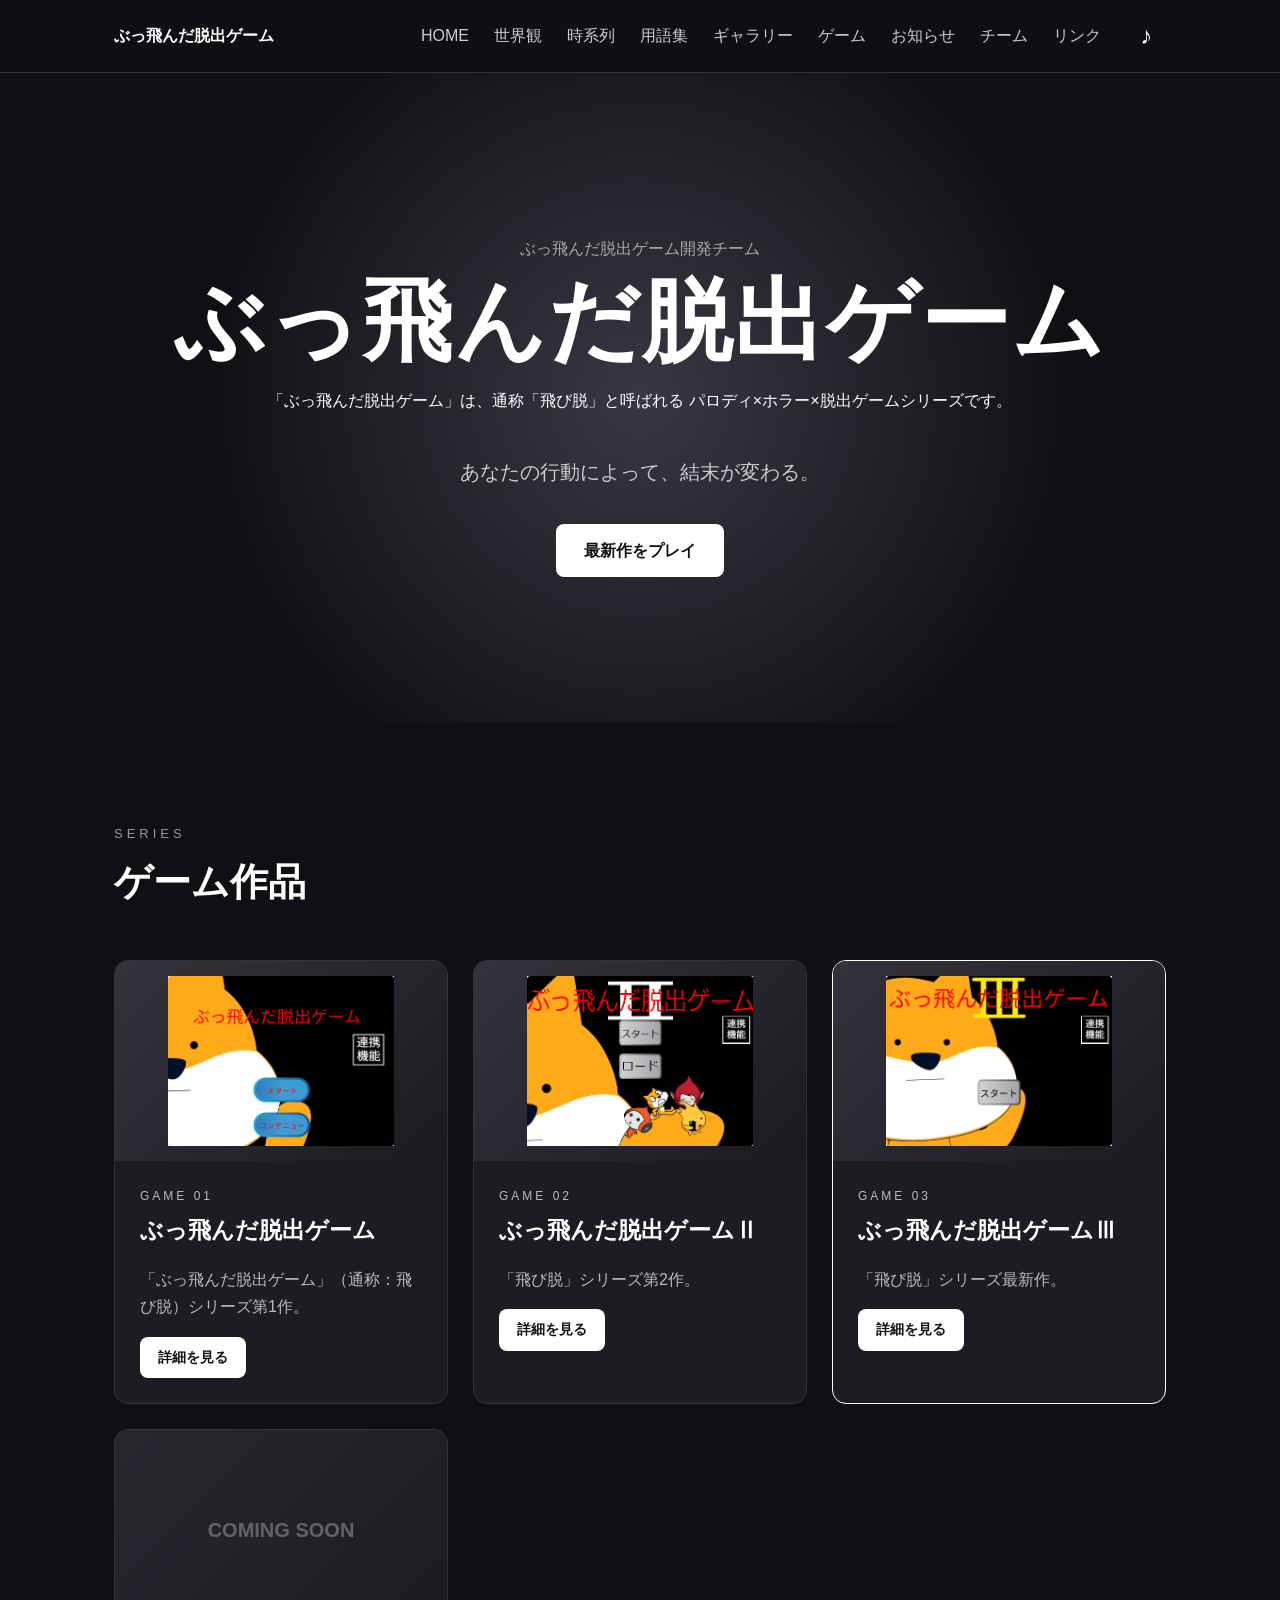
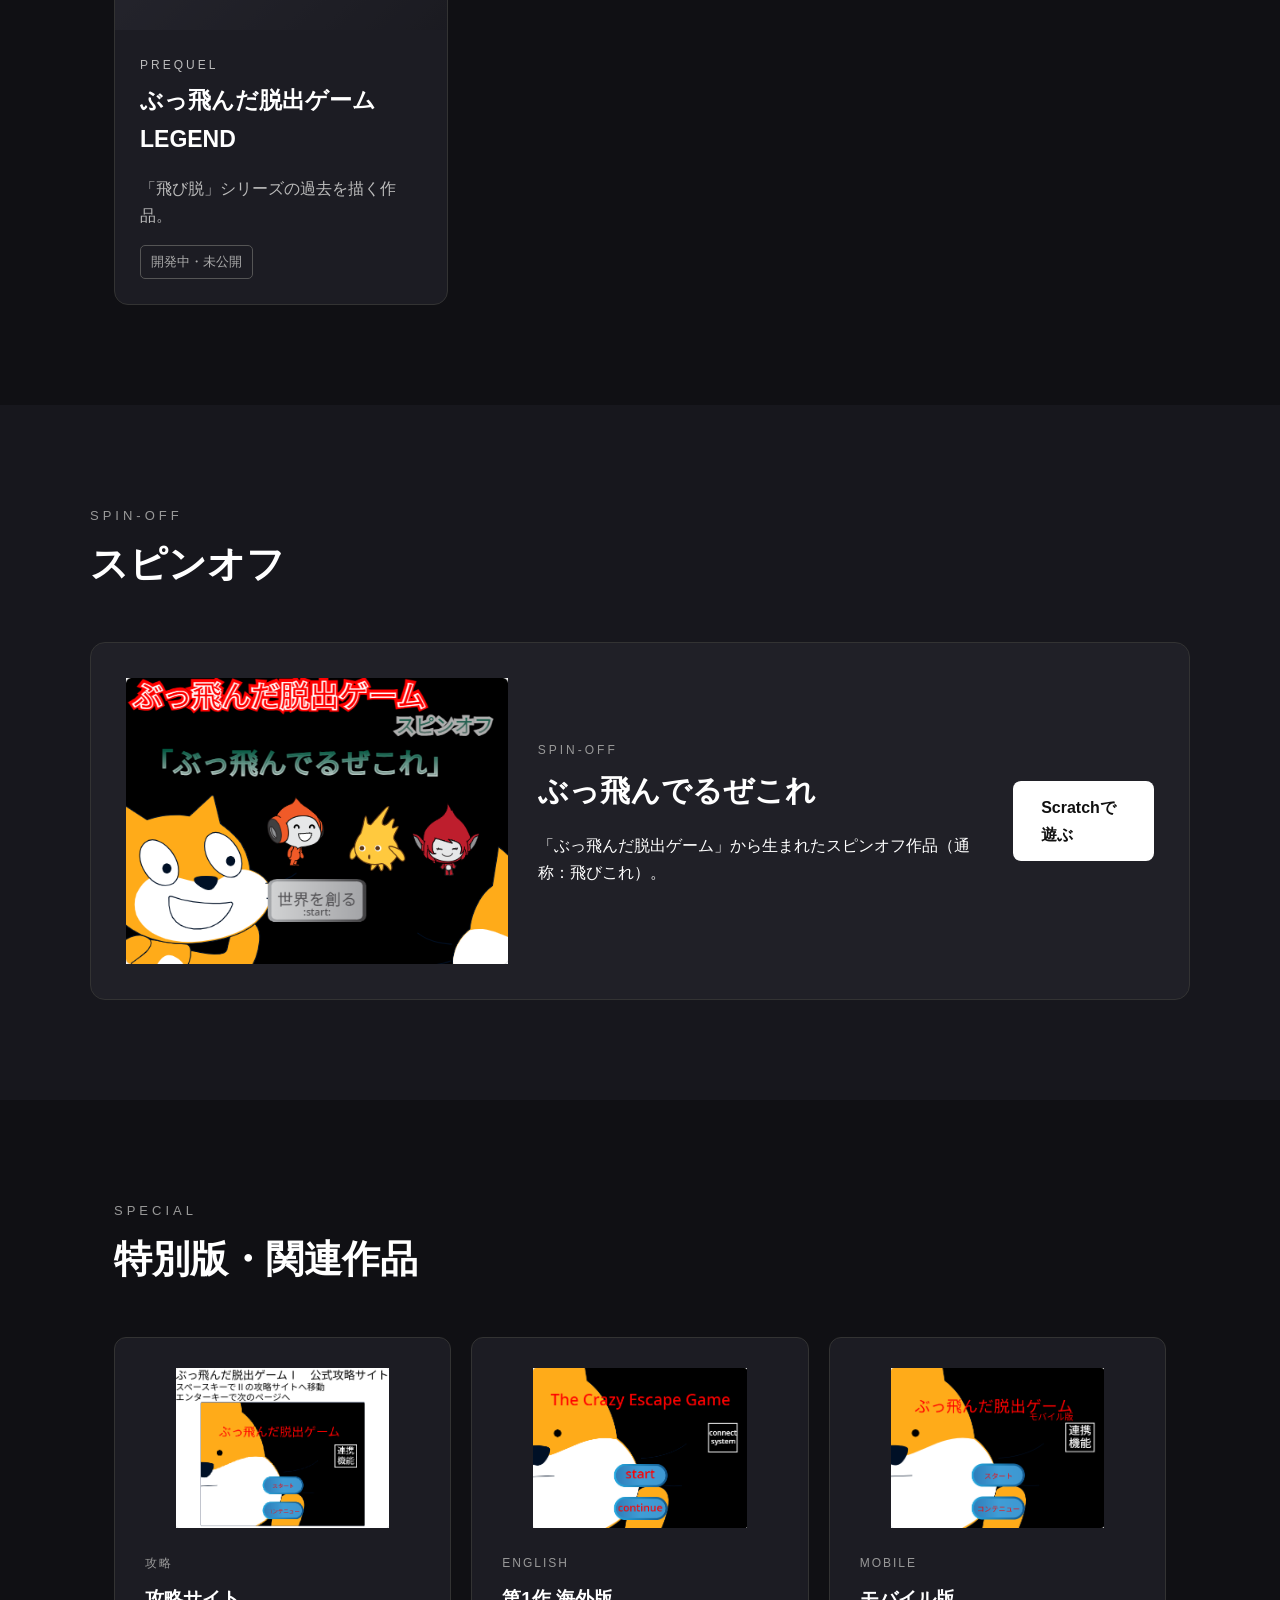
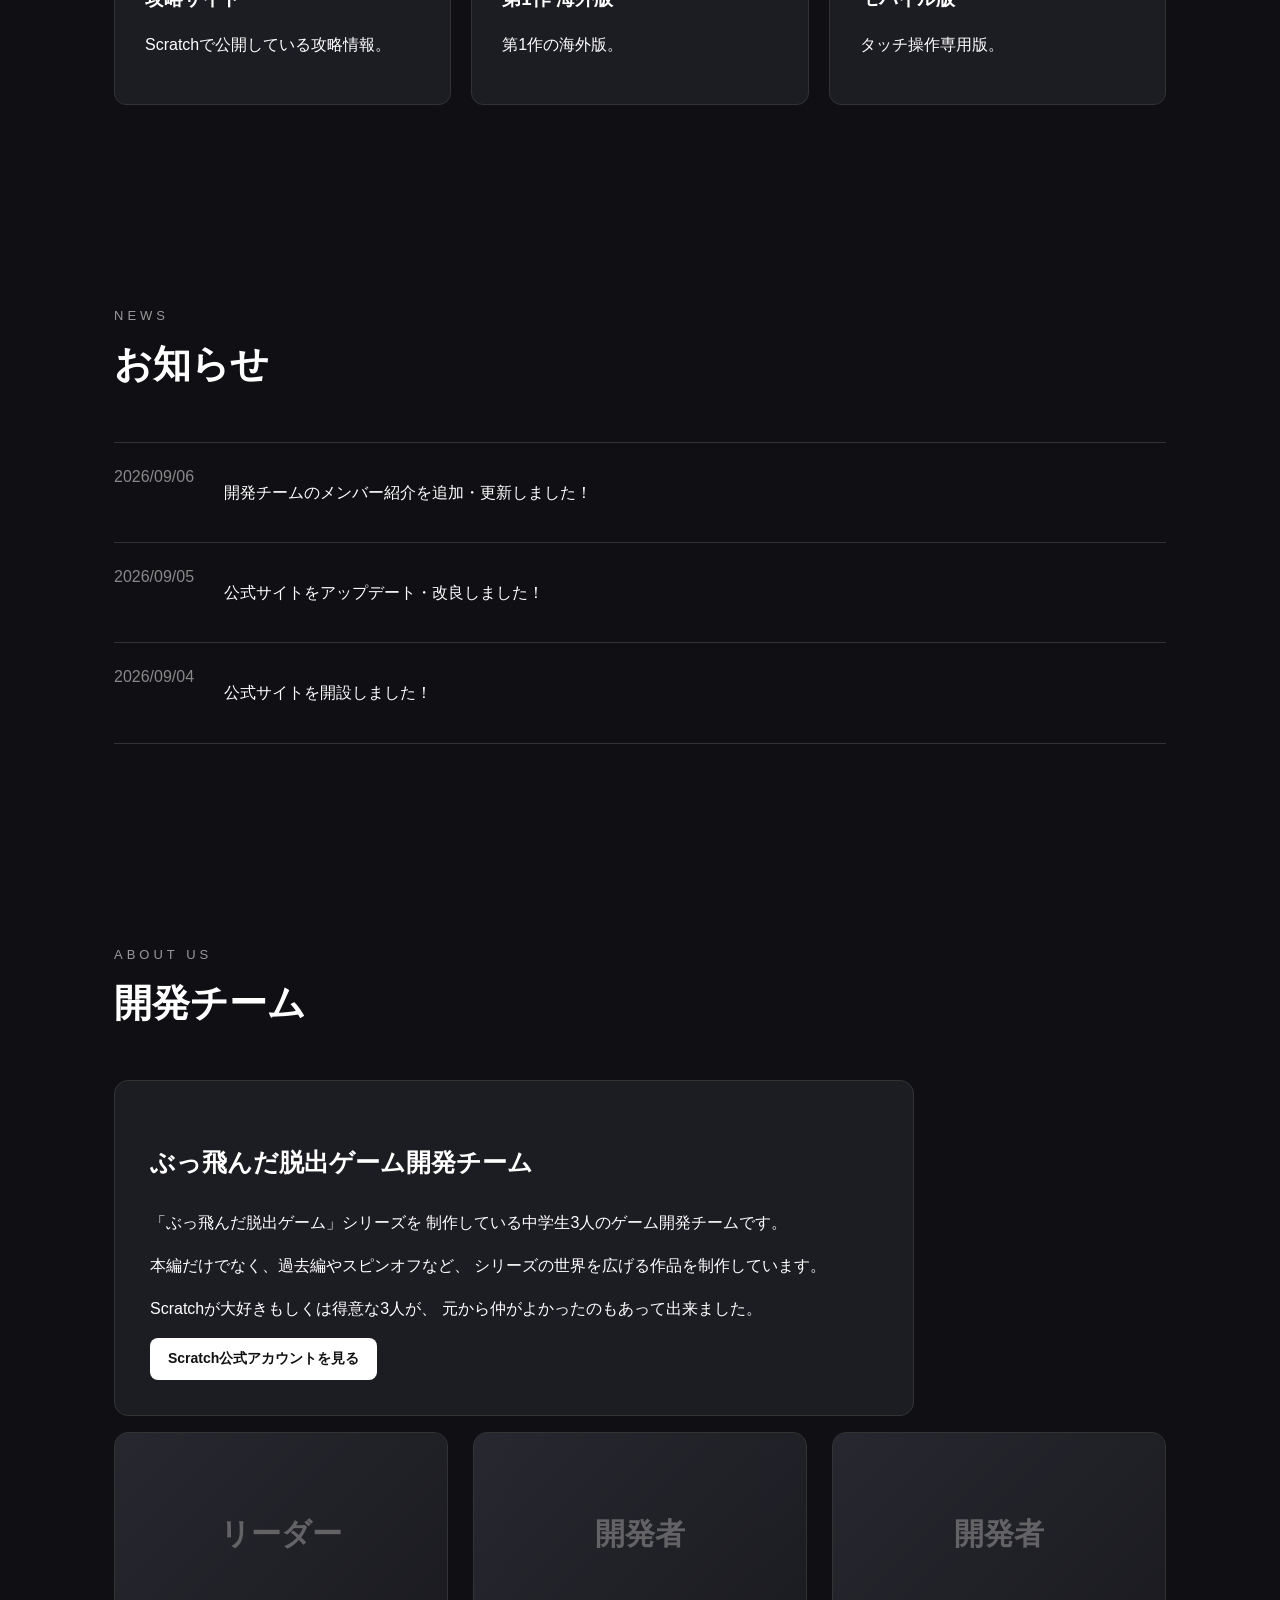
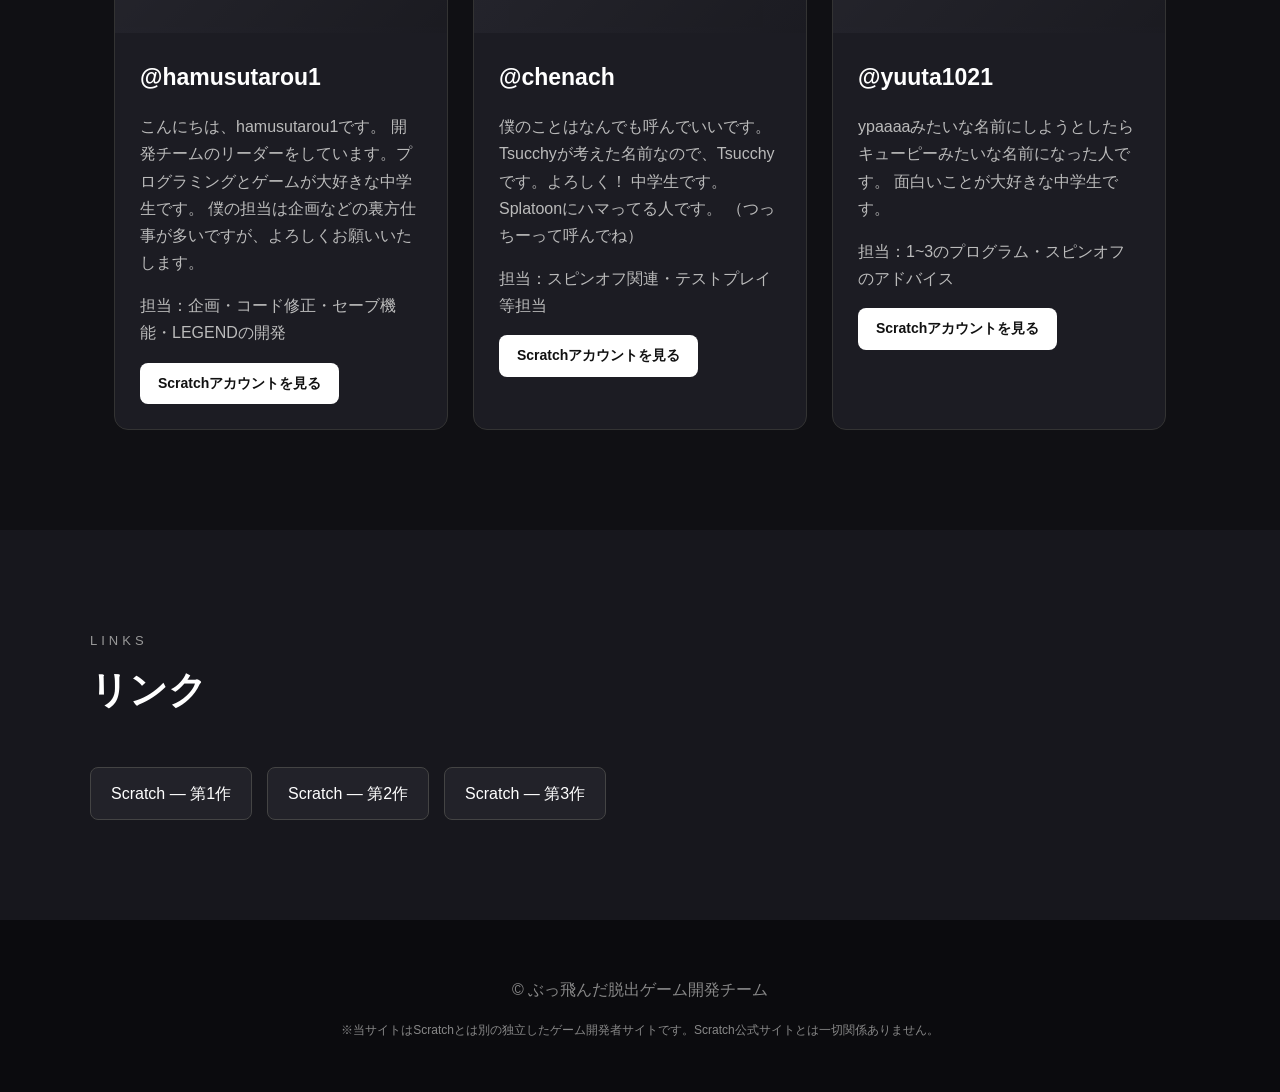
==== commit 2dff0640: "Update index.html" ====
--- a/index.html
+++ b/index.html
@@ -550,7 +550,7 @@
                 Scratch ― 第3作
             </a>
 
-            <a href="https://lin.ee/rTXcVYRn"><img src="https://scdn.line-apps.com/n/line_add_friends/btn/ja.png" alt="友だち追加" height="36" border="0"></a>
+ 
 
             <!-- SNSを追加するときはここに追加 -->
 
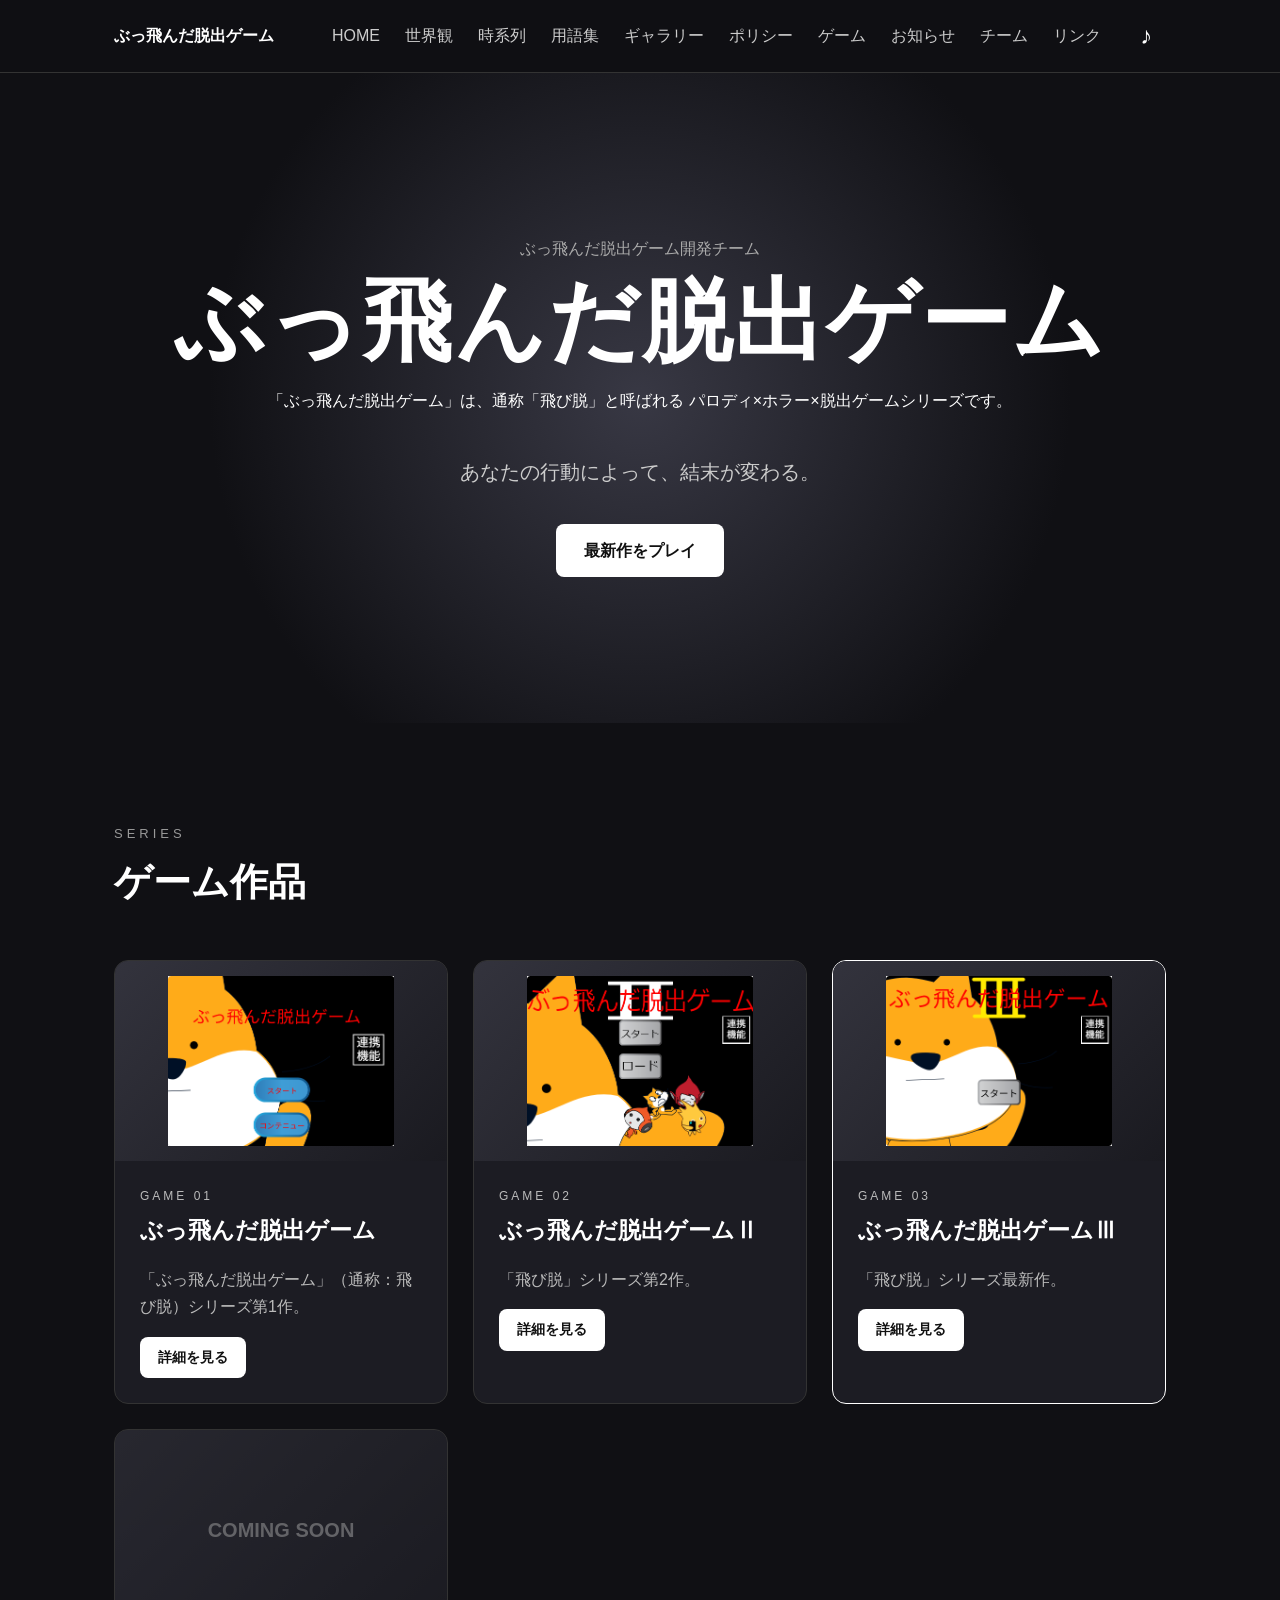
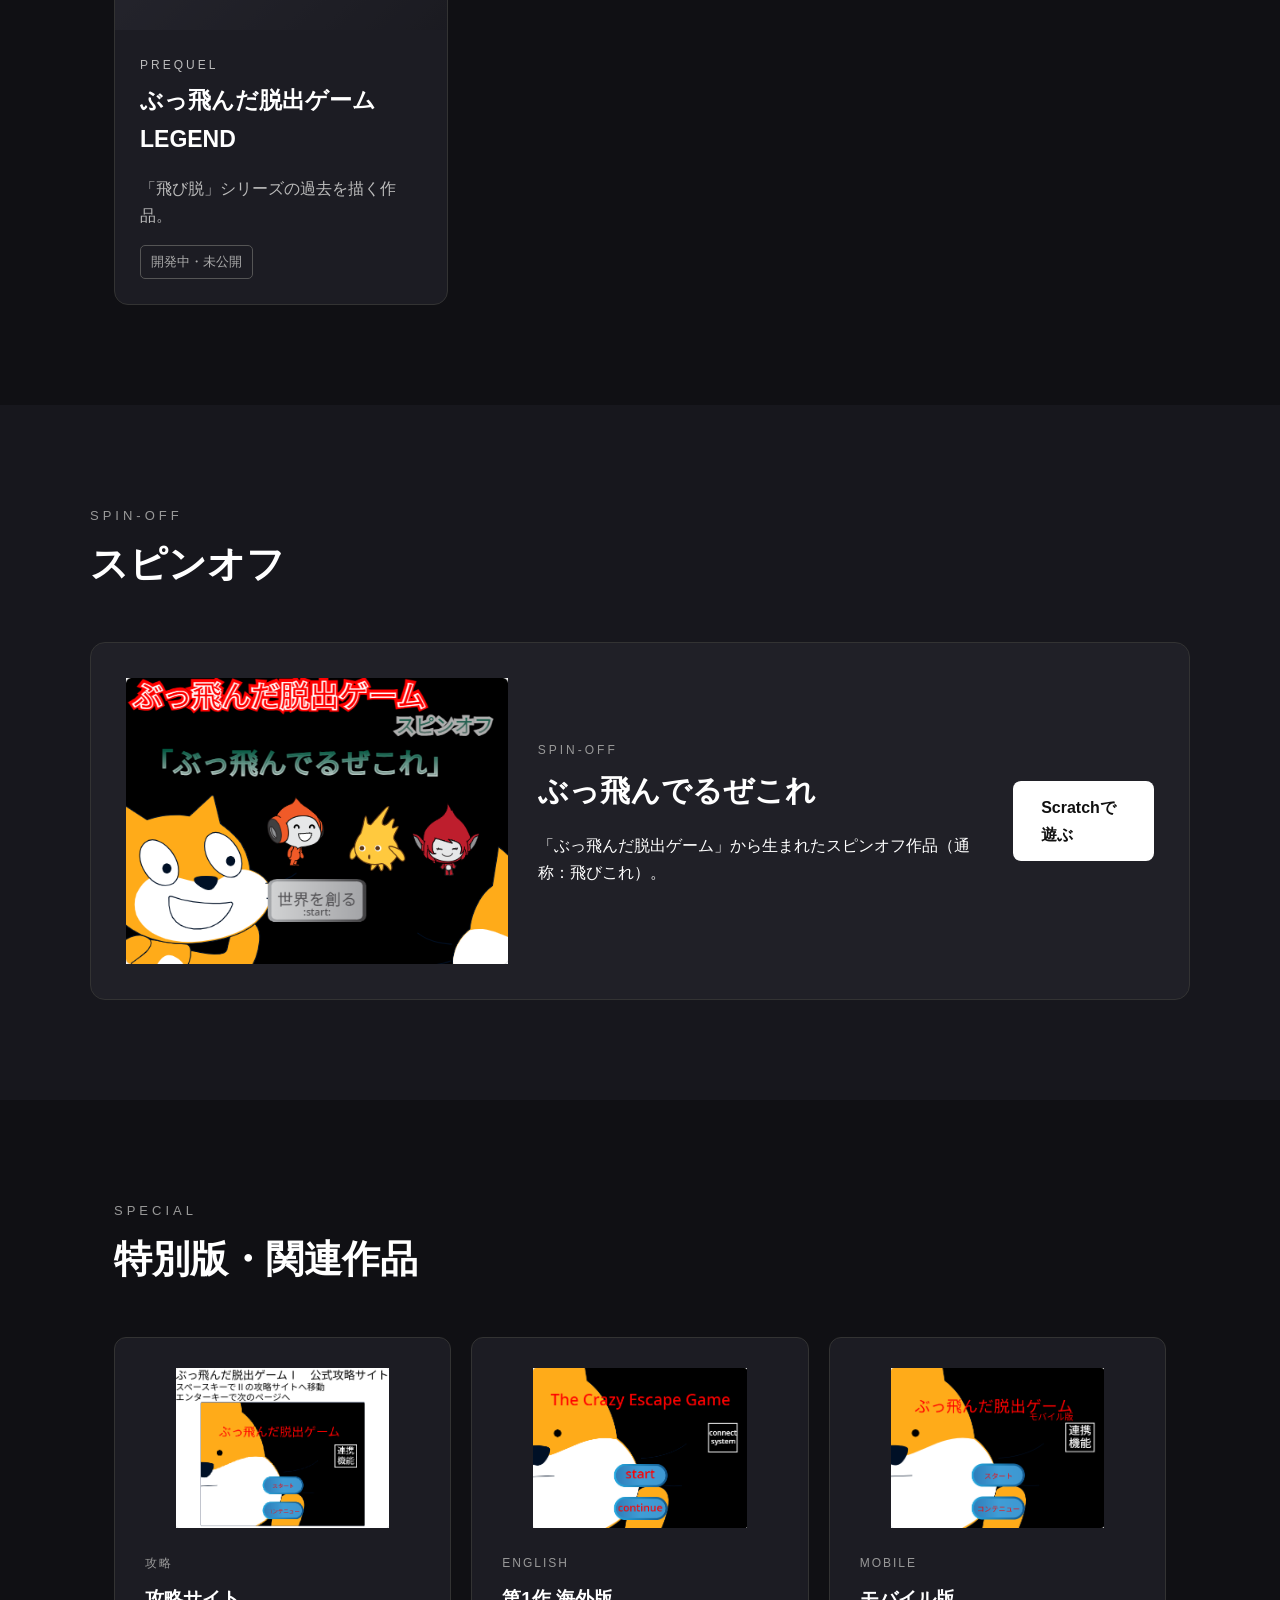
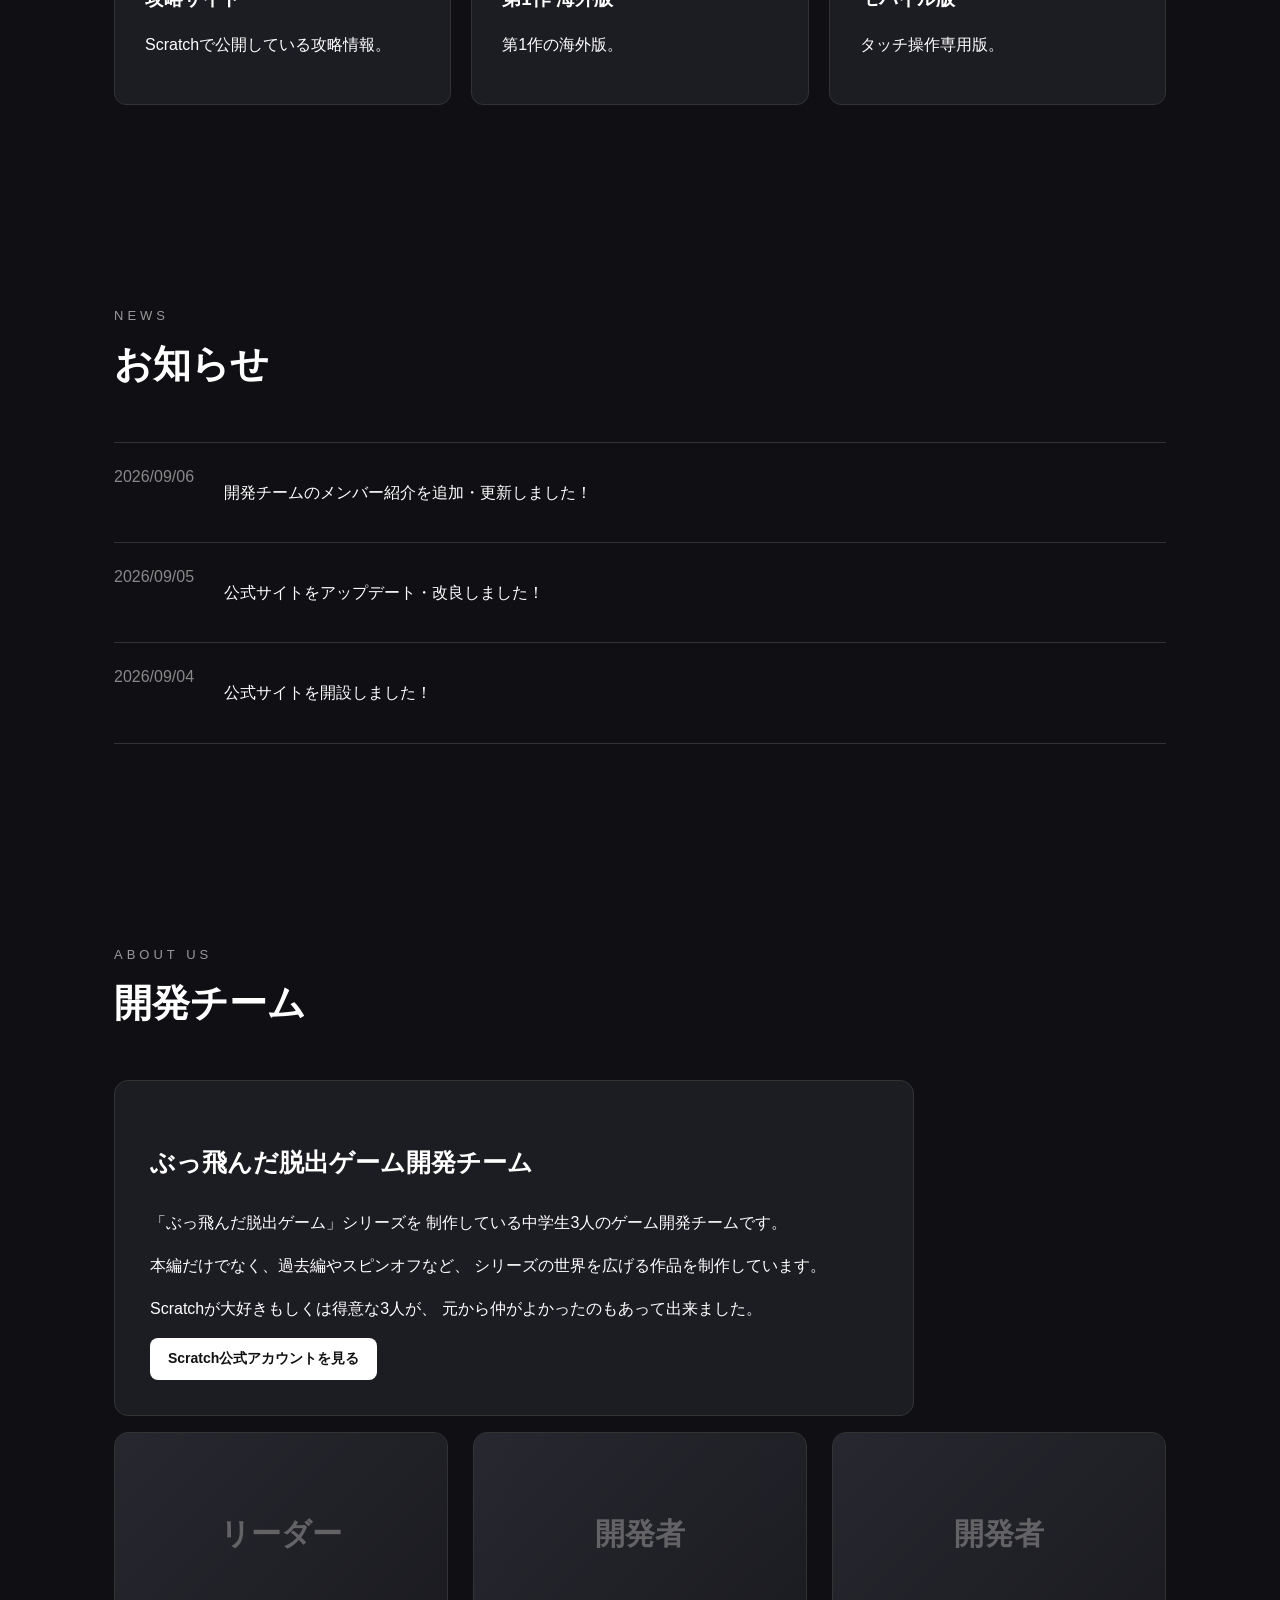
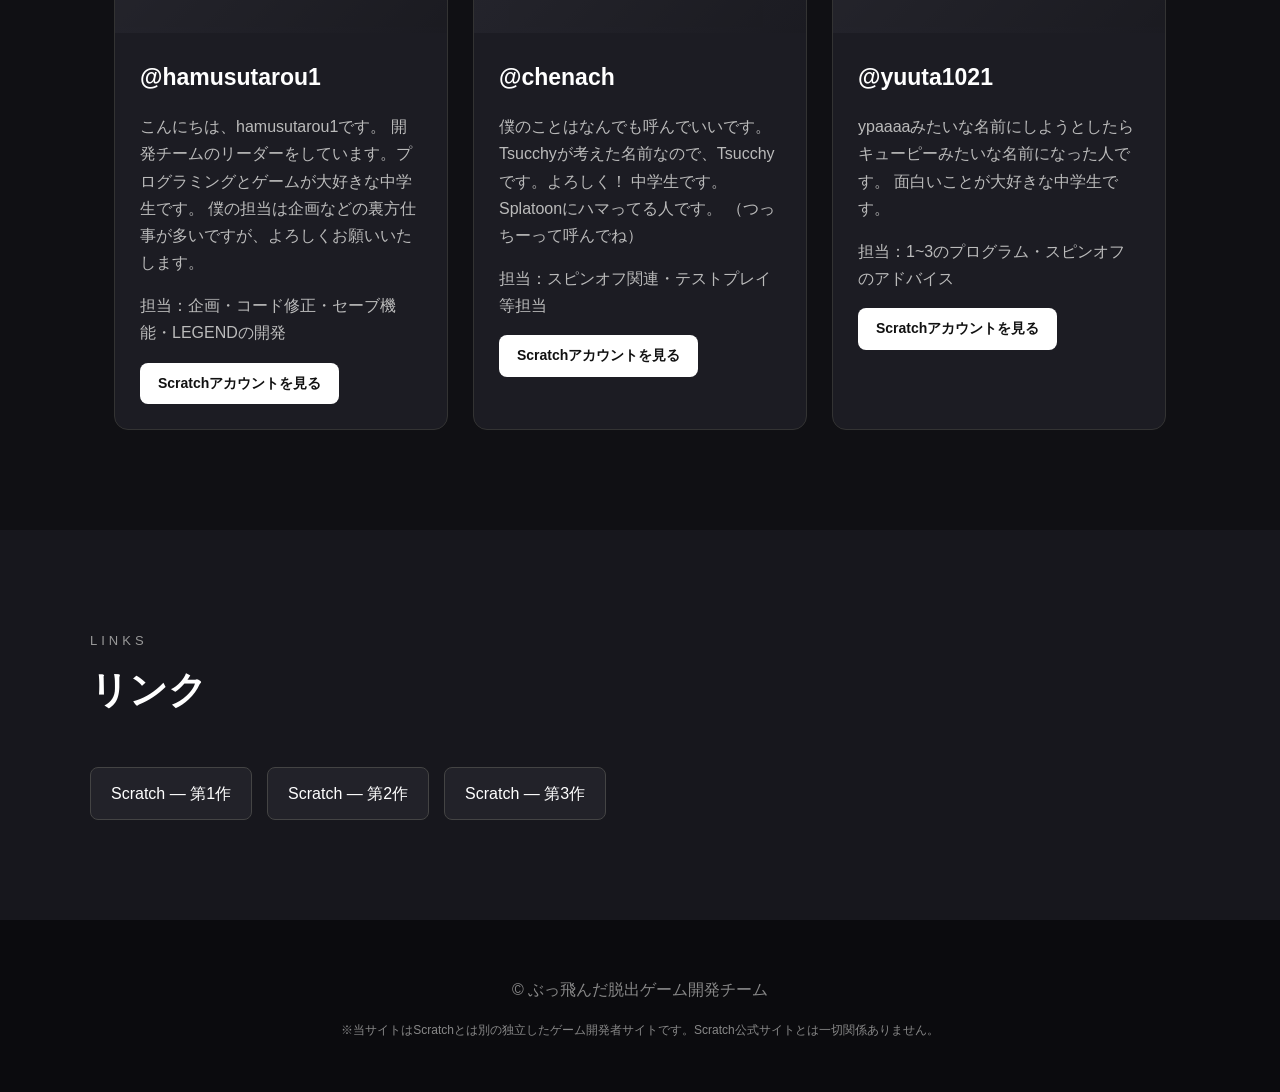
==== commit fca6f517: "Update index.html" ====
--- a/index.html
+++ b/index.html
@@ -38,6 +38,7 @@
             <a href="timeline.html">時系列</a>
             <a href="glossary.html">用語集</a>
             <a href="gallery.html">ギャラリー</a>
+            <a href="policy.html">ポリシー</a>
             <a href="#games">ゲーム</a>
             <a href="#news">お知らせ</a>
             <a href="#about">チーム</a>
